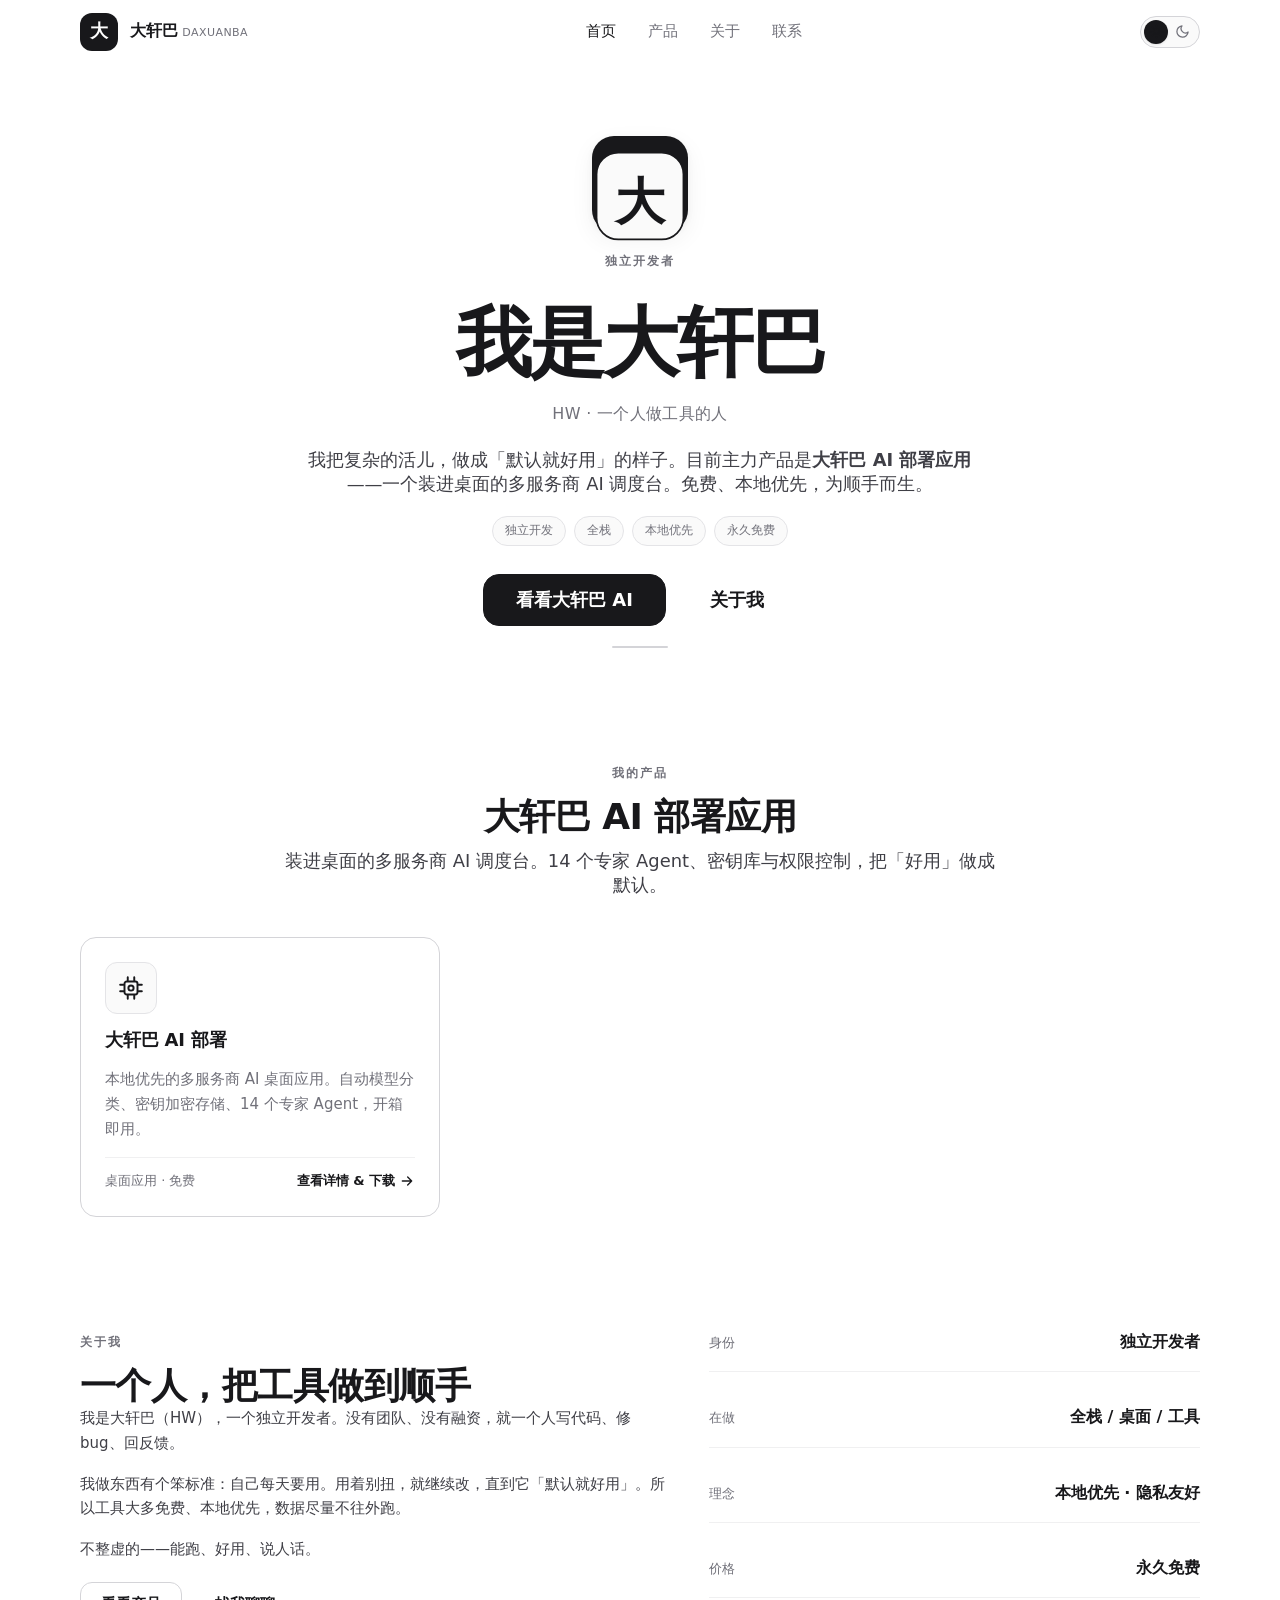
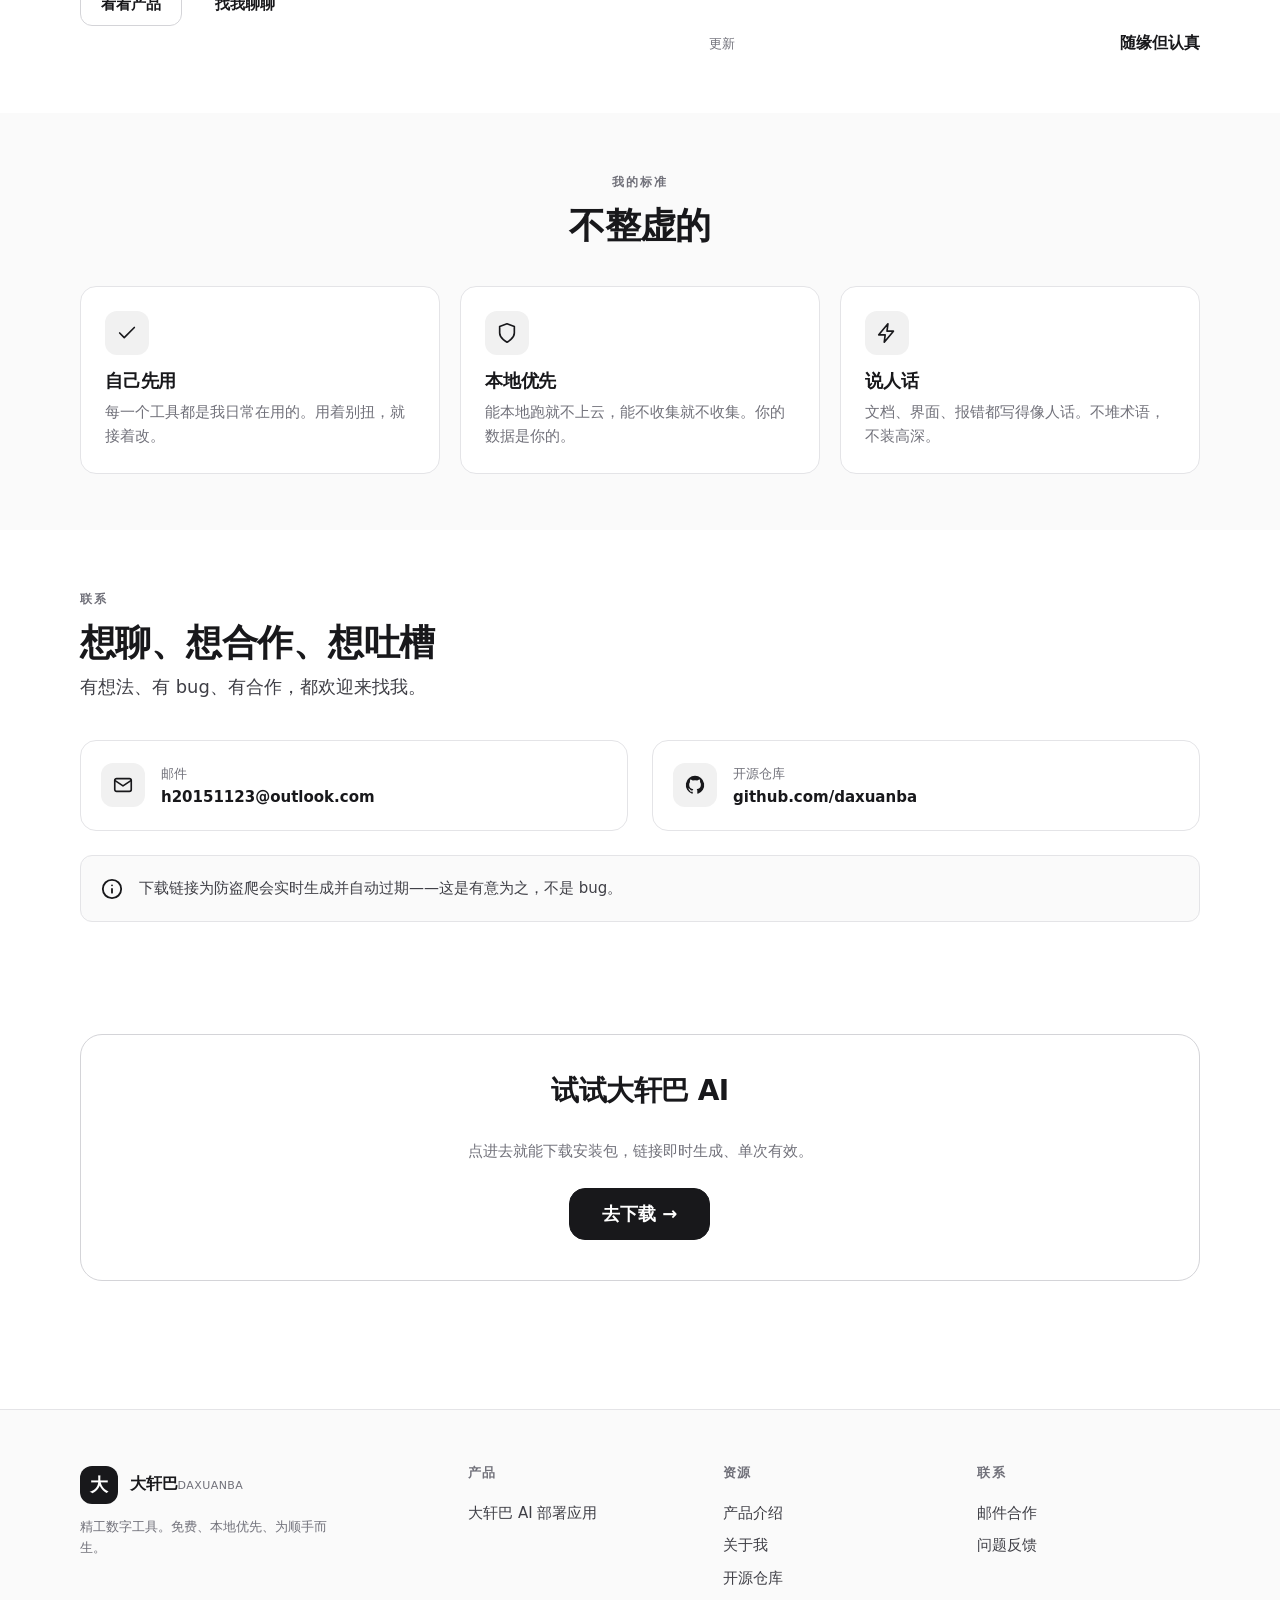
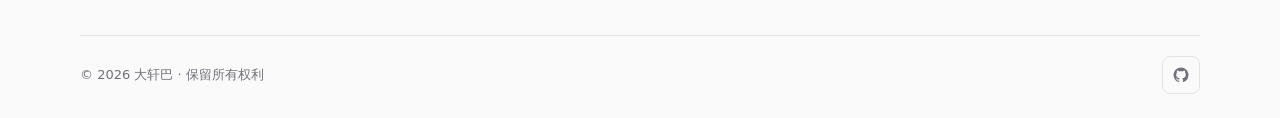
==== index.html @ 68a60f1f "大轩巴AI部署网站 - 初始版本 - 个人主页 + AI部署页 + 下载校验页 - 自动下载流程（15分钟过期 + 单次使用） - 单色浅/深主题 - 277MB安装包通过GitHub Release" ====
<!DOCTYPE html>
<html lang="zh-CN" data-theme="light">
<head>
  <meta charset="UTF-8" />
  <meta name="viewport" content="width=device-width, initial-scale=1.0" />
  <title>大轩巴 — 独立开发者</title>
  <meta name="description" content="大轩巴（HW）的独立开发作品：大轩巴 AI 部署应用。免费、本地优先、为顺手而生。" />
  <meta name="theme-color" content="#ffffff" />
  <link rel="icon" type="image/svg+xml" href="assets/img/favicon.svg" />
  <link rel="stylesheet" href="assets/css/style.css" />
</head>
<body>

  <!-- ============================ NAV ============================ -->
  <header class="site-header" id="siteHeader">
    <div class="site-header__inner">
      <a class="brand" href="index.html" aria-label="大轩巴 首页">
        <span class="brand__mark">大</span>
        <span class="stack">
          <span class="brand__name">大轩巴</span>
          <span class="brand__sub">DAXUANBA</span>
        </span>
      </a>
      <nav class="nav" aria-label="主导航">
        <a class="nav__link nav__link--active" href="index.html" aria-current="page">首页</a>
        <a class="nav__link" href="#product">产品</a>
        <a class="nav__link" href="#about">关于</a>
        <a class="nav__link" href="#contact">联系</a>
      </nav>
      <div class="nav__actions">
        <button class="theme-switch" id="themeSwitch" aria-label="切换浅色 / 深色主题" aria-pressed="false">
          <span class="theme-switch__icon theme-switch__icon--sun" aria-hidden="true">
            <svg viewBox="0 0 24 24" fill="none" stroke="currentColor" stroke-width="2" stroke-linecap="round"><circle cx="12" cy="12" r="4"/><path d="M12 2v2M12 20v2M2 12h2M20 12h2M4.9 4.9l1.4 1.4M17.7 17.7l1.4 1.4M19.1 4.9l-1.4 1.4M6.3 17.7l-1.4 1.4"/></svg>
          </span>
          <span class="theme-switch__icon theme-switch__icon--moon" aria-hidden="true">
            <svg viewBox="0 0 24 24" fill="none" stroke="currentColor" stroke-width="2" stroke-linecap="round" stroke-linejoin="round"><path d="M21 12.8A9 9 0 1 1 11.2 3a7 7 0 0 0 9.8 9.8z"/></svg>
          </span>
          <span class="theme-switch__thumb" aria-hidden="true"></span>
        </button>
        <button class="nav__burger" id="navBurger" aria-label="打开菜单" aria-expanded="false">
          <svg viewBox="0 0 24 24" fill="none" stroke="currentColor" stroke-width="2" stroke-linecap="round"><path d="M4 7h16M4 12h16M4 17h16"/></svg>
        </button>
      </div>
    </div>
  </header>
  <nav class="mobile-menu" id="mobileMenu" aria-label="移动端导航">
    <a href="index.html" class="is-cta">首页</a>
    <a href="#product">产品</a>
    <a href="#about">关于</a>
    <a href="#contact">联系</a>
  </nav>

  <main>
    <!-- ============================ INTRO ============================ -->
    <section class="intro">
      <div class="container">
        <div class="intro__inner reveal">
          <!-- fixed icon: solid bg + visible stroke + text, works in both themes -->
          <div class="intro__avatar" aria-label="大轩巴">
            <svg viewBox="0 0 168 168" width="120" height="120" role="img" aria-label="大轩巴标志">
              <rect x="8" y="8" width="152" height="152" rx="38" fill="var(--surface-2)" stroke="currentColor" stroke-width="3"/>
              <text x="84" y="94" text-anchor="middle" dominant-baseline="central" font-size="88" font-weight="800" fill="currentColor" font-family="system-ui, -apple-system, 'PingFang SC', 'Microsoft YaHei', sans-serif">大</text>
            </svg>
          </div>
          <div class="eyebrow">独立开发者</div>
          <h1 class="display intro__name">我是大轩巴</h1>
          <p class="intro__role">HW · 一个人做工具的人</p>
          <p class="lead intro__bio">我把复杂的活儿，做成「默认就好用」的样子。目前主力产品是<b>大轩巴 AI 部署应用</b>——一个装进桌面的多服务商 AI 调度台。免费、本地优先，为顺手而生。</p>
          <div class="intro__tags">
            <span class="tag">独立开发</span>
            <span class="tag">全栈</span>
            <span class="tag">本地优先</span>
            <span class="tag">永久免费</span>
          </div>
          <div class="intro__actions">
            <span class="magnetic" data-strength="0.25"><a class="btn btn--primary btn--lg" href="daxuanba-ai.html">看看大轩巴 AI</a></span>
            <span class="magnetic" data-strength="0.25"><a class="btn btn--ghost btn--lg" href="#about">关于我</a></span>
          </div>
          <div class="intro__rule" aria-hidden="true"></div>
        </div>
      </div>
    </section>

    <!-- ============================ PRODUCT ============================ -->
    <section class="section section--tight" id="product">
      <div class="container">
        <div class="section__head center reveal">
          <span class="eyebrow">我的产品</span>
          <h2>大轩巴 AI 部署应用</h2>
          <p class="lead mx-auto">装进桌面的多服务商 AI 调度台。14 个专家 Agent、密钥库与权限控制，把「好用」做成默认。</p>
        </div>

        <div class="products__grid">
          <a class="product-card product-card--featured reveal" href="daxuanba-ai.html">
            <span class="product-card__media" aria-hidden="true">
              <svg viewBox="0 0 24 24" fill="none" stroke="currentColor" stroke-width="1.8" stroke-linecap="round" stroke-linejoin="round"><rect x="6" y="6" width="12" height="12" rx="2"/><path d="M9 2v3M15 2v3M9 19v3M15 19v3M2 9h3M2 15h3M19 9h3M19 15h3"/><circle cx="12" cy="12" r="2.4"/></svg>
            </span>
            <h3 class="product-card__title">大轩巴 AI 部署</h3>
            <p class="product-card__desc">本地优先的多服务商 AI 桌面应用。自动模型分类、密钥加密存储、14 个专家 Agent，开箱即用。</p>
            <div class="product-card__meta">
              <span>桌面应用 · 免费</span>
              <span class="product-card__arrow">查看详情 &amp; 下载
                <svg viewBox="0 0 24 24" fill="none" stroke="currentColor" stroke-width="2" stroke-linecap="round" stroke-linejoin="round"><path d="M5 12h14M13 6l6 6-6 6"/></svg>
              </span>
            </div>
          </a>
        </div>
      </div>
    </section>

    <!-- ============================ ABOUT ============================ -->
    <section class="section section--tight" id="about">
      <div class="container">
        <div class="about__grid">
          <div class="about__text reveal">
            <span class="eyebrow">关于我</span>
            <h2>一个人，把工具做到顺手</h2>
            <p>我是大轩巴（HW），一个独立开发者。没有团队、没有融资，就一个人写代码、修 bug、回反馈。</p>
            <p>我做东西有个笨标准：自己每天要用。用着别扭，就继续改，直到它「默认就好用」。所以工具大多免费、本地优先，数据尽量不往外跑。</p>
            <p>不整虚的——能跑、好用、说人话。</p>
            <div class="row gap-3 mt-5 wrap">
              <span class="magnetic" data-strength="0.2"><a class="btn btn--outline" href="daxuanba-ai.html">看看产品</a></span>
              <span class="magnetic" data-strength="0.2"><a class="btn btn--ghost" href="#contact">找我聊聊</a></span>
            </div>
          </div>
          <div class="about__facts reveal" data-delay="1">
            <div class="fact"><span class="fact__k">身份</span><span class="fact__v">独立开发者</span></div>
            <div class="fact"><span class="fact__k">在做</span><span class="fact__v">全栈 / 桌面 / 工具</span></div>
            <div class="fact"><span class="fact__k">理念</span><span class="fact__v">本地优先 · 隐私友好</span></div>
            <div class="fact"><span class="fact__k">价格</span><span class="fact__v">永久免费</span></div>
            <div class="fact"><span class="fact__k">更新</span><span class="fact__v">随缘但认真</span></div>
          </div>
        </div>
      </div>
    </section>

    <!-- ============================ WHAT I VALUE ============================ -->
    <section class="section section--tight bg-1">
      <div class="container">
        <div class="section__head center reveal">
          <span class="eyebrow">我的标准</span>
          <h2>不整虚的</h2>
        </div>
        <div class="grid grid-3">
          <article class="card card--hover reveal">
            <div class="card__icon"><svg viewBox="0 0 24 24" fill="none" stroke="currentColor" stroke-width="1.8" stroke-linecap="round" stroke-linejoin="round"><path d="M20 6 9 17l-5-5"/></svg></div>
            <h3>自己先用</h3>
            <p>每一个工具都是我日常在用的。用着别扭，就接着改。</p>
          </article>
          <article class="card card--hover reveal" data-delay="1">
            <div class="card__icon"><svg viewBox="0 0 24 24" fill="none" stroke="currentColor" stroke-width="1.8" stroke-linecap="round" stroke-linejoin="round"><path d="M12 22s8-4 8-10V5l-8-3-8 3v7c0 6 8 10 8 10z"/></svg></div>
            <h3>本地优先</h3>
            <p>能本地跑就不上云，能不收集就不收集。你的数据是你的。</p>
          </article>
          <article class="card card--hover reveal" data-delay="2">
            <div class="card__icon"><svg viewBox="0 0 24 24" fill="none" stroke="currentColor" stroke-width="1.8" stroke-linecap="round" stroke-linejoin="round"><path d="M13 2 3 14h7l-1 8 10-12h-7l1-8z"/></svg></div>
            <h3>说人话</h3>
            <p>文档、界面、报错都写得像人话。不堆术语，不装高深。</p>
          </article>
        </div>
      </div>
    </section>

    <!-- ============================ CONTACT ============================ -->
    <section class="section section--tight" id="contact">
      <div class="container">
        <div class="section__head reveal">
          <span class="eyebrow">联系</span>
          <h2>想聊、想合作、想吐槽</h2>
          <p class="lead">有想法、有 bug、有合作，都欢迎来找我。</p>
        </div>
        <div class="contact__grid">
          <a class="contact__channel reveal" href="mailto:h20151123@outlook.com">
            <span class="contact__ic"><svg viewBox="0 0 24 24" fill="none" stroke="currentColor" stroke-width="1.8" stroke-linecap="round" stroke-linejoin="round"><rect x="3" y="5" width="18" height="14" rx="2"/><path d="m3 7 9 6 9-6"/></svg></span>
            <span><span class="contact__k">邮件</span><br><span class="contact__v">h20151123@outlook.com</span></span>
          </a>
          <a class="contact__channel reveal" href="https://github.com" target="_blank" rel="noopener">
            <span class="contact__ic"><svg viewBox="0 0 24 24" fill="currentColor"><path d="M12 2a10 10 0 0 0-3.16 19.49c.5.09.68-.22.68-.48v-1.7c-2.78.6-3.37-1.34-3.37-1.34-.45-1.16-1.1-1.47-1.1-1.47-.9-.62.07-.6.07-.6 1 .07 1.53 1.03 1.53 1.03.9 1.53 2.34 1.09 2.91.83.09-.65.35-1.09.63-1.34-2.22-.25-4.55-1.11-4.55-4.94 0-1.09.39-1.98 1.03-2.68-.1-.25-.45-1.27.1-2.65 0 0 .84-.27 2.75 1.02a9.5 9.5 0 0 1 5 0c1.91-1.29 2.75-1.02 2.75-1.02.55 1.38.2 2.4.1 2.65.64.7 1.03 1.59 1.03 2.68 0 3.84-2.34 4.69-4.57 4.94.36.31.68.92.68 1.85v2.74c0 .27.18.58.69.48A10 10 0 0 0 12 2z"/></svg></span>
            <span><span class="contact__k">开源仓库</span><br><span class="contact__v">github.com/daxuanba</span></span>
          </a>
        </div>
        <div class="callout mt-6 reveal">
          <span class="callout__icon"><svg viewBox="0 0 24 24" fill="none" stroke="currentColor" stroke-width="2" stroke-linecap="round" stroke-linejoin="round"><circle cx="12" cy="12" r="10"/><path d="M12 16v-4M12 8h.01"/></svg></span>
          <p>下载链接为防盗爬会实时生成并自动过期——这是有意为之，不是 bug。</p>
        </div>
      </div>
    </section>

    <!-- ============================ CTA ============================ -->
    <section class="section section--tight">
      <div class="container">
        <div class="cta-band cta-band--center reveal">
          <h2 class="cta-band__title">试试大轩巴 AI</h2>
          <p class="cta-band__text">点进去就能下载安装包，链接即时生成、单次有效。</p>
          <div class="cta-band__actions">
            <span class="magnetic" data-strength="0.25"><a class="btn btn--primary btn--lg" href="daxuanba-ai.html#download">去下载 →</a></span>
          </div>
        </div>
      </div>
    </section>
  </main>

  <!-- ============================ FOOTER ============================ -->
  <footer class="site-footer">
    <div class="container">
      <div class="site-footer__grid">
        <div class="site-footer__brand">
          <a class="brand" href="index.html">
            <span class="brand__mark">大</span>
            <span class="stack"><span class="brand__name">大轩巴</span><span class="brand__sub">DAXUANBA</span></span>
          </a>
          <p>精工数字工具。免费、本地优先、为顺手而生。</p>
        </div>
        <div class="site-footer__col">
          <h4>产品</h4>
          <a href="daxuanba-ai.html">大轩巴 AI 部署应用</a>
        </div>
        <div class="site-footer__col">
          <h4>资源</h4>
          <a href="#product">产品介绍</a>
          <a href="#about">关于我</a>
          <a href="https://github.com" target="_blank" rel="noopener">开源仓库</a>
        </div>
        <div class="site-footer__col">
          <h4>联系</h4>
          <a href="mailto:h20151123@outlook.com">邮件合作</a>
          <a href="mailto:h20151123@outlook.com">问题反馈</a>
        </div>
      </div>
      <div class="site-footer__bottom">
        <span>&copy; <span id="year">2026</span> 大轩巴 &middot; 保留所有权利</span>
        <div class="site-footer__social">
          <a href="https://github.com" target="_blank" rel="noopener" aria-label="GitHub"><svg viewBox="0 0 24 24" fill="currentColor"><path d="M12 2a10 10 0 0 0-3.16 19.49c.5.09.68-.22.68-.48v-1.7c-2.78.6-3.37-1.34-3.37-1.34-.45-1.16-1.1-1.47-1.1-1.47-.9-.62.07-.6.07-.6 1 .07 1.53 1.03 1.53 1.03.9 1.53 2.34 1.09 2.91.83.09-.65.35-1.09.63-1.34-2.22-.25-4.55-1.11-4.55-4.94 0-1.09.39-1.98 1.03-2.68-.1-.25-.45-1.27.1-2.65 0 0 .84-.27 2.75 1.02a9.5 9.5 0 0 1 5 0c1.91-1.29 2.75-1.02 2.75-1.02.55 1.38.2 2.4.1 2.65.64.7 1.03 1.59 1.03 2.68 0 3.84-2.34 4.69-4.57 4.94.36.31.68.92.68 1.85v2.74c0 .27.18.58.69.48A10 10 0 0 0 12 2z"/></svg></a>
        </div>
      </div>
    </div>
  </footer>

  <button class="to-top" id="toTop" aria-label="回到顶部">
    <svg viewBox="0 0 24 24" fill="none" stroke="currentColor" stroke-width="2" stroke-linecap="round" stroke-linejoin="round"><path d="M12 19V5M5 12l7-7 7 7"/></svg>
  </button>

  <script src="assets/js/main.js" defer></script>
  <script>document.getElementById('year').textContent = new Date().getFullYear();</script>
</body>
</html>
---- assets/css/style.css ----
/* ============================================================================
   大轩巴 — style.css
   A restrained, monochrome design system. Light & Dark only.
   No decorative color. Typography and spacing do the work.
   Optimized for 60fps interactions, accessibility (WCAG 2.1 AA), and a
   small, predictable footprint.
   ----------------------------------------------------------------------------
   Sections
     1.  Design tokens (light / dark)
     2.  Reset & base
     3.  Typography
     4.  Layout primitives
     5.  Utilities
     6.  Buttons
     7.  Cards
     8.  Navigation (top bar, mobile drawer, theme switch)
     9.  Intro / hero
     10. Products grid
     11. About
     12. Contact
     13. Footer
     14. Forms
     15. Badges / tags / chips
     16. Callouts / alerts
     17. Modal
     18. Tabs
     19. Accordion (FAQ)
     20. Tooltip
     21. Tables
     22. Breadcrumb
     23. Pagination
     24. Dropdown menu
     25. Progress / skeleton / spinner
     26. Avatar
     27. Code blocks
     28. Stats
     29. Steps
     30. Lists
     31. Download cards (AI page)
     32. Download handler (download.html)
     33. Reveal & motion
     34. Keyframes
     35. Responsive
     36. Print
     37. Reduced motion
     38. Forced colors / a11y
   ========================================================================== */


/* ============================================================================
   1. DESIGN TOKENS
   Light is the default. [data-theme="dark"] overrides the surface tokens.
   Palette is strictly monochrome: ink on paper. A single neutral accent
   (the ink itself) carries emphasis. No hues.
   ========================================================================== */
:root,
[data-theme="light"] {
  color-scheme: light;

  /* surfaces */
  --bg:            #ffffff;
  --bg-1:          #fafafa;
  --bg-2:          #f4f4f5;
  --surface:       #ffffff;
  --surface-2:     #fafafa;
  --surface-3:     #f4f4f5;

  /* text */
  --text:          #18181b;
  --text-2:        #3f3f46;
  --text-muted:    #71717a;
  --text-faint:    #a1a1aa;
  --on-accent:     #ffffff;

  /* lines */
  --border:        #e4e4e7;
  --border-strong: #d4d4d8;
  --border-faint:  #f0f0f1;

  /* accent = ink (monochrome) */
  --accent:        #18181b;
  --accent-2:      #3f3f46;
  --accent-soft:   rgba(24, 24, 27, 0.06);

  /* focus */
  --focus:         #18181b;
  --focus-ring:    0 0 0 3px rgba(24, 24, 27, 0.18);

  /* shadows — soft, neutral, never colored */
  --shadow-1: 0 1px 2px rgba(24,24,27,0.04), 0 1px 3px rgba(24,24,27,0.06);
  --shadow-2: 0 2px 6px rgba(24,24,27,0.05), 0 8px 24px rgba(24,24,27,0.06);
  --shadow-3: 0 4px 12px rgba(24,24,27,0.06), 0 18px 48px rgba(24,24,27,0.08);

  /* radii */
  --r-xs: 6px;
  --r-sm: 8px;
  --r-md: 12px;
  --r-lg: 16px;
  --r-xl: 22px;
  --r-pill: 999px;

  /* spacing scale (4px base) */
  --sp-1: 4px;  --sp-2: 8px;  --sp-3: 12px; --sp-4: 16px;
  --sp-5: 20px; --sp-6: 24px; --sp-7: 32px; --sp-8: 40px;
  --sp-9: 56px; --sp-10: 72px; --sp-11: 96px; --sp-12: 128px;

  /* typography */
  --font-sans: "Inter", "Outfit", system-ui, -apple-system, "Segoe UI", "PingFang SC",
               "Hiragino Sans GB", "Microsoft YaHei", "Noto Sans SC", sans-serif;
  --font-mono: "JetBrains Mono", ui-monospace, "SF Mono", "Cascadia Code", Menlo, Consolas, monospace;

  --fs-2xs: 0.6875rem;   /* 11 */
  --fs-xs:  0.75rem;     /* 12 */
  --fs-sm:  0.8125rem;   /* 13 */
  --fs-base:0.9375rem;   /* 15 */
  --fs-md:  1rem;        /* 16 */
  --fs-lg:  1.125rem;    /* 18 */
  --fs-xl:  1.375rem;    /* 22 */
  --fs-2xl: 1.75rem;     /* 28 */
  --fs-3xl: 2.25rem;     /* 36 */
  --fs-4xl: 3rem;        /* 48 */
  --fs-5xl: 3.75rem;     /* 60 */
  --fs-6xl: 4.75rem;     /* 76 */

  --lh-tight: 1.15;
  --lh-snug:  1.35;
  --lh-normal:1.65;

  --fw-regular: 400;
  --fw-medium:  500;
  --fw-semibold:600;
  --fw-bold:    700;

  /* motion */
  --ease-out: cubic-bezier(0.16, 1, 0.3, 1);
  --ease-in-out: cubic-bezier(0.65, 0, 0.35, 1);
  --dur-1: 120ms;
  --dur-2: 200ms;
  --dur-3: 320ms;
  --dur-4: 500ms;

  /* layout */
  --container: 1160px;
  --container-narrow: 760px;
  --nav-h: 64px;
  --z-nav: 100;
  --z-drawer: 200;
  --z-modal: 400;
  --z-toast: 500;
}

[data-theme="dark"] {
  color-scheme: dark;

  --bg:            #0a0a0b;
  --bg-1:          #0e0e10;
  --bg-2:          #141417;
  --surface:       #141417;
  --surface-2:     #18181b;
  --surface-3:     #1f1f23;

  --text:          #fafafa;
  --text-2:        #d4d4d8;
  --text-muted:    #a1a1aa;
  --text-faint:    #71717a;
  --on-accent:     #0a0a0b;

  --border:        #27272a;
  --border-strong: #3f3f46;
  --border-faint:  #1c1c1f;

  --accent:        #fafafa;
  --accent-2:      #d4d4d8;
  --accent-soft:   rgba(250, 250, 250, 0.08);

  --focus:         #fafafa;
  --focus-ring:    0 0 0 3px rgba(250, 250, 250, 0.22);

  --shadow-1: 0 1px 2px rgba(0,0,0,0.4), 0 1px 3px rgba(0,0,0,0.5);
  --shadow-2: 0 2px 6px rgba(0,0,0,0.45), 0 8px 24px rgba(0,0,0,0.5);
  --shadow-3: 0 4px 12px rgba(0,0,0,0.5), 0 18px 48px rgba(0,0,0,0.6);
}


/* ============================================================================
   2. RESET & BASE
   ========================================================================== */
*, *::before, *::after { box-sizing: border-box; }

* { margin: 0; }

html {
  -webkit-text-size-adjust: 100%;
  scroll-behavior: smooth;
  -webkit-tap-highlight-color: transparent;
}

@media (prefers-reduced-motion: reduce) {
  html { scroll-behavior: auto; }
}

body {
  font-family: var(--font-sans);
  font-size: var(--fs-base);
  line-height: var(--lh-normal);
  color: var(--text);
  background: var(--bg);
  -webkit-font-smoothing: antialiased;
  -moz-osx-font-smoothing: grayscale;
  text-rendering: optimizeLegibility;
  min-height: 100vh;
  transition: background-color var(--dur-3) var(--ease-out),
              color var(--dur-3) var(--ease-out);
}

img, svg, video, canvas { display: block; max-width: 100%; }

img, svg { vertical-align: middle; }

a { color: inherit; text-decoration: none; }

button, input, select, textarea { font: inherit; color: inherit; }

button { cursor: pointer; background: none; border: none; }

ul, ol { list-style: none; padding: 0; }

:where(h1, h2, h3, h4, h5, h6) { font-weight: var(--fw-bold); line-height: var(--lh-tight); color: var(--text); }

::selection { background: var(--accent); color: var(--on-accent); }

:focus-visible {
  outline: 2px solid var(--focus);
  outline-offset: 2px;
  border-radius: var(--r-xs);
}

/* custom scrollbar — subtle, monochrome */
* { scrollbar-width: thin; scrollbar-color: var(--border-strong) transparent; }
*::-webkit-scrollbar { width: 10px; height: 10px; }
*::-webkit-scrollbar-thumb { background: var(--border-strong); border-radius: var(--r-pill); border: 2px solid var(--bg); }
*::-webkit-scrollbar-track { background: transparent; }

body.no-scroll { overflow: hidden; }


/* ============================================================================
   3. TYPOGRAPHY
   ========================================================================== */
.display {
  font-size: clamp(var(--fs-3xl), 6vw, var(--fs-6xl));
  font-weight: var(--fw-bold);
  line-height: 1.02;
  letter-spacing: -0.03em;
}

h1, .h1 { font-size: clamp(var(--fs-2xl), 4vw, var(--fs-4xl)); letter-spacing: -0.02em; }
h2, .h2 { font-size: clamp(var(--fs-xl), 3vw, var(--fs-3xl)); letter-spacing: -0.015em; }
h3, .h3 { font-size: var(--fs-xl); }
h4, .h4 { font-size: var(--fs-lg); }
h5, .h5 { font-size: var(--fs-md); }
h6, .h6 { font-size: var(--fs-base); }

.lead {
  font-size: clamp(var(--fs-md), 1.4vw, var(--fs-xl));
  line-height: var(--lh-snug);
  color: var(--text-2);
  font-weight: var(--fw-regular);
}

p { color: var(--text-2); }

.muted { color: var(--text-muted); }
.faint { color: var(--text-faint); }

.text-xs  { font-size: var(--fs-xs); }
.text-sm  { font-size: var(--fs-sm); }
.text-base{ font-size: var(--fs-base); }
.text-lg  { font-size: var(--fs-lg); }
.text-xl  { font-size: var(--fs-xl); }

.mono { font-family: var(--font-mono); font-size: 0.9em; }

.eyebrow {
  display: inline-block;
  font-size: var(--fs-xs);
  font-weight: var(--fw-semibold);
  letter-spacing: 0.18em;
  text-transform: uppercase;
  color: var(--text-muted);
  margin-bottom: var(--sp-3);
}

.strong { font-weight: var(--fw-semibold); color: var(--text); }
.mark { background: var(--accent); color: var(--on-accent); padding: 0 0.18em; border-radius: var(--r-xs); }

.lh-tight { line-height: var(--lh-tight); }
.lh-snug  { line-height: var(--lh-snug); }
.lh-normal{ line-height: var(--lh-normal); }

.truncate { overflow: hidden; text-overflow: ellipsis; white-space: nowrap; }
.nowrap   { white-space: nowrap; }
.break-words { word-break: break-word; }


/* ============================================================================
   4. LAYOUT PRIMITIVES
   ========================================================================== */
.container {
  width: 100%;
  max-width: var(--container);
  margin-inline: auto;
  padding-inline: var(--sp-5);
}
.container--narrow { max-width: var(--container-narrow); }
.container--wide   { max-width: 1320px; }

.section { padding-block: var(--sp-11); }
.section--tight { padding-block: var(--sp-9); }
.section--flush { padding-block: 0; }

.section__head { max-width: 720px; margin-bottom: var(--sp-8); }
.section__head.center { margin-inline: auto; text-align: center; }
.section__head .lead { margin-top: var(--sp-3); }

.divider { height: 1px; background: var(--border); border: 0; margin-block: var(--sp-8); }

.grid { display: grid; gap: var(--sp-5); }
.grid-2 { display: grid; gap: var(--sp-5); grid-template-columns: repeat(2, minmax(0, 1fr)); }
.grid-3 { display: grid; gap: var(--sp-5); grid-template-columns: repeat(3, minmax(0, 1fr)); }
.grid-4 { display: grid; gap: var(--sp-5); grid-template-columns: repeat(4, minmax(0, 1fr)); }
.grid-auto { display: grid; gap: var(--sp-5); grid-template-columns: repeat(auto-fill, minmax(260px, 1fr)); }

.row { display: flex; align-items: center; gap: var(--sp-3); }
.row--center { justify-content: center; }
.row--between { justify-content: space-between; }
.row--start { justify-content: flex-start; }
.row--end { justify-content: flex-end; }
.row--top { align-items: flex-start; }
.row--stretch { align-items: stretch; }
.wrap { flex-wrap: wrap; }

.col { display: flex; flex-direction: column; gap: var(--sp-3); }

.mx-auto { margin-inline: auto; }
.text-center { text-align: center; }
.text-left { text-align: left; }
.text-right { text-align: right; }

.relative { position: relative; }
.absolute { position: absolute; }
.sticky { position: sticky; }
.fixed { position: fixed; }
.inset-0 { inset: 0; }


/* ============================================================================
   5. UTILITIES
   ========================================================================== */
/* spacing helpers */
.m-0 { margin: 0; } .mt-0 { margin-top: 0; } .mb-0 { margin-bottom: 0; }
.mt-1 { margin-top: var(--sp-1); } .mt-2 { margin-top: var(--sp-2); }
.mt-3 { margin-top: var(--sp-3); } .mt-4 { margin-top: var(--sp-4); }
.mt-5 { margin-top: var(--sp-5); } .mt-6 { margin-top: var(--sp-6); }
.mt-7 { margin-top: var(--sp-7); } .mt-8 { margin-top: var(--sp-8); }
.mb-1 { margin-bottom: var(--sp-1); } .mb-2 { margin-bottom: var(--sp-2); }
.mb-3 { margin-bottom: var(--sp-3); } .mb-4 { margin-bottom: var(--sp-4); }
.mb-5 { margin-bottom: var(--sp-5); } .mb-6 { margin-bottom: var(--sp-6); }
.mb-7 { margin-bottom: var(--sp-7); } .mb-8 { margin-bottom: var(--sp-8); }
.gap-1 { gap: var(--sp-1); } .gap-2 { gap: var(--sp-2); }
.gap-3 { gap: var(--sp-3); } .gap-4 { gap: var(--sp-4); }
.gap-5 { gap: var(--sp-5); } .gap-6 { gap: var(--sp-6); }

/* display */
.hidden { display: none !important; }
.block { display: block; }
.inline-block { display: inline-block; }
.flex { display: flex; }
.grid-d { display: grid; }
.sr-only {
  position: absolute; width: 1px; height: 1px; padding: 0; margin: -1px;
  overflow: hidden; clip: rect(0,0,0,0); white-space: nowrap; border: 0;
}

/* widths */
.w-full { width: 100%; }
.max-w-prose { max-width: 68ch; }

/* borders */
.rounded-xs { border-radius: var(--r-xs); }
.rounded-sm { border-radius: var(--r-sm); }
.rounded-md { border-radius: var(--r-md); }
.rounded-lg { border-radius: var(--r-lg); }
.rounded-xl { border-radius: var(--r-xl); }
.rounded-pill { border-radius: var(--r-pill); }

/* surfaces */
.bg-1 { background: var(--bg-1); }
.bg-2 { background: var(--bg-2); }
.surface { background: var(--surface); }
.border-soft { border: 1px solid var(--border); }

/* opacity */
.op-60 { opacity: 0.6; } .op-70 { opacity: 0.7; } .op-80 { opacity: 0.8; }

/* transitions */
.transition { transition: all var(--dur-2) var(--ease-out); }


/* ============================================================================
   6. BUTTONS
   ========================================================================== */
.btn {
  --btn-bg: transparent;
  --btn-fg: var(--text);
  --btn-bd: var(--border-strong);
  display: inline-flex;
  align-items: center;
  justify-content: center;
  gap: var(--sp-2);
  padding: 0 var(--sp-5);
  height: 44px;
  font-size: var(--fs-base);
  font-weight: var(--fw-semibold);
  line-height: 1;
  color: var(--btn-fg);
  background: var(--btn-bg);
  border: 1px solid var(--btn-bd);
  border-radius: var(--r-md);
  white-space: nowrap;
  user-select: none;
  cursor: pointer;
  transition: transform var(--dur-1) var(--ease-out),
              background-color var(--dur-2) var(--ease-out),
              border-color var(--dur-2) var(--ease-out),
              box-shadow var(--dur-2) var(--ease-out),
              opacity var(--dur-2) var(--ease-out);
  will-change: transform;
}
.btn svg { width: 1.05em; height: 1.05em; flex: none; }

.btn:hover { transform: translateY(-1px); }
.btn:active { transform: translateY(0); }

.btn--primary {
  --btn-bg: var(--accent);
  --btn-fg: var(--on-accent);
  --btn-bd: var(--accent);
}
.btn--primary:hover { box-shadow: var(--shadow-2); }

.btn--outline {
  --btn-bg: transparent;
  --btn-fg: var(--text);
  --btn-bd: var(--border-strong);
}
.btn--outline:hover { background: var(--accent-soft); border-color: var(--text-muted); }

.btn--ghost {
  --btn-bg: transparent;
  --btn-fg: var(--text);
  --btn-bd: transparent;
}
.btn--ghost:hover { background: var(--accent-soft); }

.btn--subtle {
  --btn-bg: var(--surface-2);
  --btn-fg: var(--text);
  --btn-bd: var(--border);
}
.btn--subtle:hover { background: var(--surface-3); }

/* sizes */
.btn--sm { height: 36px; padding: 0 var(--sp-4); font-size: var(--fs-sm); border-radius: var(--r-sm); }
.btn--lg { height: 52px; padding: 0 var(--sp-7); font-size: var(--fs-lg); border-radius: var(--r-lg); }
.btn--block { width: 100%; }
.btn--icon { width: 44px; padding: 0; }
.btn--icon.btn--sm { width: 36px; }

.btn[disabled], .btn[aria-disabled="true"] {
  opacity: 0.5; pointer-events: none;
}

/* link-style button */
.btn-link {
  display: inline-flex; align-items: center; gap: var(--sp-2);
  color: var(--text); font-weight: var(--fw-semibold);
  border-bottom: 1px solid var(--border-strong);
  padding-bottom: 2px;
  transition: border-color var(--dur-2) var(--ease-out), gap var(--dur-2) var(--ease-out);
}
.btn-link:hover { border-color: var(--text); gap: var(--sp-3); }
.btn-link svg { width: 1em; height: 1em; }


/* ============================================================================
   7. CARDS
   ========================================================================== */
.card {
  background: var(--surface);
  border: 1px solid var(--border);
  border-radius: var(--r-lg);
  padding: var(--sp-6);
  transition: border-color var(--dur-2) var(--ease-out),
              box-shadow var(--dur-2) var(--ease-out),
              transform var(--dur-2) var(--ease-out);
}
.card--bordered { border-color: var(--border-strong); }
.card--flat { border-color: transparent; background: var(--surface-2); }
.card--hover:hover {
  border-color: var(--border-strong);
  box-shadow: var(--shadow-2);
  transform: translateY(-2px);
}

.card__icon {
  display: inline-flex; align-items: center; justify-content: center;
  width: 44px; height: 44px; border-radius: var(--r-md);
  background: var(--accent-soft); color: var(--text);
  margin-bottom: var(--sp-4);
}
.card__icon svg { width: 22px; height: 22px; }

.card h3, .card .card__title {
  font-size: var(--fs-lg); margin-bottom: var(--sp-2); letter-spacing: -0.01em;
}
.card p { color: var(--text-muted); font-size: var(--fs-base); }

.card__body { color: var(--text-muted); }


/* ============================================================================
   8. NAVIGATION
   ========================================================================== */
.site-header {
  position: sticky; top: 0; z-index: var(--z-nav);
  height: var(--nav-h);
  background: color-mix(in srgb, var(--bg) 82%, transparent);
  -webkit-backdrop-filter: saturate(180%) blur(14px);
  backdrop-filter: saturate(180%) blur(14px);
  border-bottom: 1px solid transparent;
  transition: border-color var(--dur-2) var(--ease-out), background-color var(--dur-2) var(--ease-out);
}
.site-header--scrolled {
  border-bottom-color: var(--border);
  background: color-mix(in srgb, var(--bg) 90%, transparent);
}
.site-header__inner {
  height: 100%;
  max-width: var(--container);
  margin-inline: auto;
  padding-inline: var(--sp-5);
  display: flex; align-items: center; justify-content: space-between;
  gap: var(--sp-4);
}

.brand { display: inline-flex; align-items: center; gap: var(--sp-3); }
.brand__mark {
  width: 38px; height: 38px; border-radius: var(--r-md);
  background: var(--accent); color: var(--on-accent);
  display: grid; place-items: center;
  font-weight: var(--fw-bold); font-size: 1.15rem;
  flex: none;
}
.brand__name { font-weight: var(--fw-bold); font-size: var(--fs-md); letter-spacing: -0.01em; line-height: 1.1; }
.brand__sub { font-size: var(--fs-2xs); color: var(--text-muted); letter-spacing: 0.04em; }

.nav { display: flex; align-items: center; gap: var(--sp-2); }
.nav__link {
  position: relative;
  padding: var(--sp-2) var(--sp-3);
  font-size: var(--fs-base);
  font-weight: var(--fw-medium);
  color: var(--text-muted);
  border-radius: var(--r-sm);
  transition: color var(--dur-2) var(--ease-out), background-color var(--dur-2) var(--ease-out);
}
.nav__link:hover { color: var(--text); background: var(--accent-soft); }
.nav__link--active { color: var(--text); }

.nav__actions { display: flex; align-items: center; gap: var(--sp-2); }

/* theme switch — strict 2-state (light / dark) */
.theme-switch {
  position: relative;
  width: 60px; height: 32px;
  border-radius: var(--r-pill);
  background: var(--surface-2);
  border: 1px solid var(--border-strong);
  display: inline-flex; align-items: center;
  padding: 3px;
  transition: background-color var(--dur-2) var(--ease-out), border-color var(--dur-2) var(--ease-out);
  flex: none;
}
.theme-switch__icon {
  flex: 1; display: grid; place-items: center; height: 100%;
  color: var(--text-muted); z-index: 1;
  transition: color var(--dur-2) var(--ease-out);
}
.theme-switch__icon svg { width: 15px; height: 15px; }
.theme-switch__icon--sun  { color: var(--text); }
.theme-switch__thumb {
  position: absolute; top: 3px; left: 3px;
  width: 24px; height: 24px; border-radius: var(--r-pill);
  background: var(--accent); color: var(--on-accent);
  display: grid; place-items: center;
  transition: transform var(--dur-3) var(--ease-out);
  box-shadow: var(--shadow-1);
}
.theme-switch__thumb svg { width: 14px; height: 14px; }
[data-theme="dark"] .theme-switch__thumb { transform: translateX(28px); }
[data-theme="dark"] .theme-switch__icon--moon { color: var(--text); }
[data-theme="dark"] .theme-switch__icon--sun  { color: var(--text-muted); }
[data-theme="light"] .theme-switch__icon--sun  { color: var(--text); }
[data-theme="light"] .theme-switch__icon--moon { color: var(--text-muted); }

/* burger */
.nav__burger {
  width: 40px; height: 40px; border-radius: var(--r-sm);
  display: grid; place-items: center; color: var(--text);
  border: 1px solid transparent;
  transition: background-color var(--dur-2) var(--ease-out);
}
.nav__burger:hover { background: var(--accent-soft); }
.nav__burger svg { width: 22px; height: 22px; }

/* desktop hides burger; mobile shows it */
.nav__burger { display: none; }

/* mobile drawer */
.mobile-menu {
  position: fixed; inset: var(--nav-h) 0 auto 0;
  background: var(--bg);
  border-bottom: 1px solid var(--border);
  padding: var(--sp-4) var(--sp-5) var(--sp-6);
  display: flex; flex-direction: column; gap: var(--sp-1);
  transform: translateY(-12px);
  opacity: 0; pointer-events: none;
  transition: transform var(--dur-2) var(--ease-out), opacity var(--dur-2) var(--ease-out);
  z-index: var(--z-drawer);
}
.mobile-menu.open { transform: translateY(0); opacity: 1; pointer-events: auto; }
.mobile-menu a {
  padding: var(--sp-3) var(--sp-3);
  font-size: var(--fs-md); font-weight: var(--fw-medium);
  border-radius: var(--r-sm); color: var(--text-2);
}
.mobile-menu a:hover { background: var(--accent-soft); color: var(--text); }
.mobile-menu a.is-cta { color: var(--text); font-weight: var(--fw-semibold); }


/* ============================================================================
   9. INTRO / HERO
   ========================================================================== */
.intro { padding-top: var(--sp-10); padding-bottom: var(--sp-9); }
.intro__inner {
  max-width: 880px; margin-inline: auto; text-align: center;
  display: flex; flex-direction: column; align-items: center; gap: var(--sp-5);
}
.intro__avatar {
  width: 96px; height: 96px; border-radius: var(--r-xl);
  background: var(--accent); color: var(--on-accent);
  display: grid; place-items: center;
  font-size: 2.6rem; font-weight: var(--fw-bold);
  box-shadow: var(--shadow-2);
}
.intro__name { letter-spacing: -0.03em; }
.intro__role {
  font-size: var(--fs-md); color: var(--text-muted); font-weight: var(--fw-medium);
  letter-spacing: 0.02em;
}
.intro__bio { max-width: 60ch; color: var(--text-2); }
.intro__tags { display: flex; flex-wrap: wrap; gap: var(--sp-2); justify-content: center; }
.intro__actions { display: flex; flex-wrap: wrap; gap: var(--sp-3); justify-content: center; margin-top: var(--sp-2); }

/* a quiet hairline ornament under the intro */
.intro__rule { width: 56px; height: 2px; background: var(--border-strong); border-radius: var(--r-pill); }


/* ============================================================================
   10. PRODUCTS GRID
   ========================================================================== */
.products__grid { display: grid; gap: var(--sp-5); grid-template-columns: repeat(auto-fill, minmax(280px, 1fr)); }

.product-card {
  position: relative;
  display: flex; flex-direction: column; gap: var(--sp-4);
  padding: var(--sp-6);
  background: var(--surface);
  border: 1px solid var(--border);
  border-radius: var(--r-lg);
  text-align: left;
  color: inherit;
  overflow: hidden;
  transition: border-color var(--dur-2) var(--ease-out),
              box-shadow var(--dur-2) var(--ease-out),
              transform var(--dur-2) var(--ease-out);
}
.product-card::after {
  content: ""; position: absolute; inset: 0;
  background: radial-gradient(420px circle at var(--mx, 50%) var(--my, 0%), var(--accent-soft), transparent 60%);
  opacity: 0; transition: opacity var(--dur-2) var(--ease-out);
  pointer-events: none;
}
.product-card:hover {
  border-color: var(--border-strong);
  box-shadow: var(--shadow-2);
  transform: translateY(-3px);
}
.product-card:hover::after { opacity: 1; }

.product-card__media {
  width: 52px; height: 52px; border-radius: var(--r-md);
  background: var(--surface-2); border: 1px solid var(--border);
  display: grid; place-items: center; color: var(--text);
  flex: none;
}
.product-card__media svg { width: 26px; height: 26px; }
.product-card__title { font-size: var(--fs-lg); font-weight: var(--fw-bold); letter-spacing: -0.01em; }
.product-card__desc { color: var(--text-muted); font-size: var(--fs-base); flex: 1; }
.product-card__meta {
  display: flex; align-items: center; justify-content: space-between;
  gap: var(--sp-3); padding-top: var(--sp-3);
  border-top: 1px solid var(--border-faint);
  font-size: var(--fs-sm); color: var(--text-muted);
}
.product-card__arrow {
  display: inline-flex; align-items: center; gap: var(--sp-1);
  color: var(--text); font-weight: var(--fw-semibold);
  transition: gap var(--dur-2) var(--ease-out);
}
.product-card:hover .product-card__arrow { gap: var(--sp-2); }
.product-card__arrow svg { width: 16px; height: 16px; }

/* featured product gets a stronger frame */
.product-card--featured { border-color: var(--border-strong); }


/* ============================================================================
   11. ABOUT
   ========================================================================== */
.about__grid { display: grid; grid-template-columns: 1.2fr 1fr; gap: var(--sp-8); align-items: start; }
.about__text p { color: var(--text-2); margin-bottom: var(--sp-4); }
.about__text p:last-child { margin-bottom: 0; }

.about__facts { display: grid; gap: var(--sp-4); }
.fact {
  display: flex; align-items: baseline; justify-content: space-between; gap: var(--sp-4);
  padding: var(--sp-4) 0; border-bottom: 1px solid var(--border-faint);
}
.fact:first-child { padding-top: 0; }
.fact:last-child { border-bottom: 0; padding-bottom: 0; }
.fact__k { color: var(--text-muted); font-size: var(--fs-sm); }
.fact__v { font-weight: var(--fw-semibold); font-size: var(--fs-md); }


/* ============================================================================
   12. CONTACT
   ========================================================================== */
.contact__grid { display: grid; grid-template-columns: 1fr 1fr; gap: var(--sp-6); }
.contact__channel {
  display: flex; align-items: center; gap: var(--sp-4);
  padding: var(--sp-5);
  background: var(--surface); border: 1px solid var(--border);
  border-radius: var(--r-lg);
  transition: border-color var(--dur-2) var(--ease-out), transform var(--dur-2) var(--ease-out);
}
.contact__channel:hover { border-color: var(--border-strong); transform: translateY(-2px); }
.contact__ic {
  width: 44px; height: 44px; border-radius: var(--r-md); flex: none;
  background: var(--accent-soft); display: grid; place-items: center; color: var(--text);
}
.contact__ic svg { width: 22px; height: 22px; }
.contact__k { font-size: var(--fs-sm); color: var(--text-muted); }
.contact__v { font-weight: var(--fw-semibold); }


/* ============================================================================
   13. FOOTER
   ========================================================================== */
.site-footer {
  border-top: 1px solid var(--border);
  background: var(--bg-1);
  padding-block: var(--sp-9) var(--sp-6);
  margin-top: var(--sp-10);
}
.site-footer__grid {
  display: grid;
  grid-template-columns: 1.6fr repeat(3, 1fr);
  gap: var(--sp-7);
}
.site-footer__brand p { color: var(--text-muted); font-size: var(--fs-sm); max-width: 32ch; margin-top: var(--sp-3); }
.site-footer__col h4 {
  font-size: var(--fs-sm); text-transform: uppercase; letter-spacing: 0.1em;
  color: var(--text-muted); margin-bottom: var(--sp-4); font-weight: var(--fw-semibold);
}
.site-footer__col a {
  display: block; padding: var(--sp-1) 0;
  color: var(--text-2); font-size: var(--fs-base);
  transition: color var(--dur-2) var(--ease-out);
}
.site-footer__col a:hover { color: var(--text); }
.site-footer__bottom {
  display: flex; align-items: center; justify-content: space-between; gap: var(--sp-4);
  margin-top: var(--sp-8); padding-top: var(--sp-5);
  border-top: 1px solid var(--border);
  font-size: var(--fs-sm); color: var(--text-muted);
  flex-wrap: wrap;
}
.site-footer__social { display: flex; gap: var(--sp-2); }
.site-footer__social a {
  width: 38px; height: 38px; border-radius: var(--r-sm);
  display: grid; place-items: center; color: var(--text-muted);
  border: 1px solid var(--border);
  transition: color var(--dur-2) var(--ease-out), border-color var(--dur-2) var(--ease-out);
}
.site-footer__social a:hover { color: var(--text); border-color: var(--border-strong); }
.site-footer__social svg { width: 18px; height: 18px; }


/* ============================================================================
   14. FORMS
   ========================================================================== */
.field { display: flex; flex-direction: column; gap: var(--sp-2); }
.field__label { font-size: var(--fs-sm); font-weight: var(--fw-semibold); color: var(--text); }
.field__hint { font-size: var(--fs-xs); color: var(--text-muted); }
.field__error { font-size: var(--fs-xs); color: var(--text); font-weight: var(--fw-semibold); }

.input, .textarea, .select {
  width: 100%;
  background: var(--surface);
  border: 1px solid var(--border-strong);
  border-radius: var(--r-sm);
  padding: 0 var(--sp-4);
  height: 44px;
  color: var(--text);
  font-size: var(--fs-base);
  transition: border-color var(--dur-2) var(--ease-out), box-shadow var(--dur-2) var(--ease-out);
}
.textarea { height: auto; padding: var(--sp-3) var(--sp-4); min-height: 120px; line-height: var(--lh-normal); resize: vertical; }
.input::placeholder, .textarea::placeholder { color: var(--text-faint); }
.input:focus, .textarea:focus, .select:focus {
  outline: none; border-color: var(--text); box-shadow: var(--focus-ring);
}
.input:disabled, .textarea:disabled, .select:disabled { opacity: 0.6; cursor: not-allowed; }

.select {
  appearance: none;
  background-image: url("data:image/svg+xml,%3Csvg xmlns='http://www.w3.org/2000/svg' width='16' height='16' fill='none' stroke='%2371717a' stroke-width='2' stroke-linecap='round' stroke-linejoin='round'%3E%3Cpath d='m4 6 4 4 4-4'/%3E%3C/svg%3E");
  background-repeat: no-repeat; background-position: right var(--sp-3) center;
  padding-right: var(--sp-8);
}

/* checkbox & radio */
.check, .radio { display: inline-flex; align-items: center; gap: var(--sp-3); cursor: pointer; font-size: var(--fs-base); }
.check input, .radio input { position: absolute; opacity: 0; width: 0; height: 0; }
.check__box, .radio__dot {
  width: 20px; height: 20px; flex: none;
  border: 1px solid var(--border-strong); background: var(--surface);
  display: grid; place-items: center;
  transition: background-color var(--dur-2) var(--ease-out), border-color var(--dur-2) var(--ease-out);
}
.check__box { border-radius: var(--r-xs); }
.radio__dot { border-radius: var(--r-pill); }
.check__box svg { width: 14px; height: 14px; color: var(--on-accent); opacity: 0; transform: scale(0.6); transition: opacity var(--dur-1), transform var(--dur-1); }
.radio__dot::after { content: ""; width: 9px; height: 9px; border-radius: var(--r-pill); background: var(--on-accent); opacity: 0; transform: scale(0.4); transition: opacity var(--dur-1), transform var(--dur-1); }
.check input:checked + .check__box, .radio input:checked + .radio__dot { background: var(--accent); border-color: var(--accent); }
.check input:checked + .check__box svg { opacity: 1; transform: scale(1); }
.radio input:checked + .radio__dot::after { opacity: 1; transform: scale(1); }
.check input:focus-visible + .check__box, .radio input:focus-visible + .radio__dot { box-shadow: var(--focus-ring); }

/* switch */
.switch { display: inline-flex; align-items: center; gap: var(--sp-3); cursor: pointer; font-size: var(--fs-base); }
.switch input { position: absolute; opacity: 0; width: 0; height: 0; }
.switch__track {
  width: 44px; height: 26px; border-radius: var(--r-pill);
  background: var(--surface-3); border: 1px solid var(--border-strong);
  position: relative; transition: background-color var(--dur-2) var(--ease-out);
}
.switch__track::after {
  content: ""; position: absolute; top: 2px; left: 2px;
  width: 20px; height: 20px; border-radius: var(--r-pill);
  background: var(--text); transition: transform var(--dur-2) var(--ease-out);
}
.switch input:checked + .switch__track { background: var(--accent); border-color: var(--accent); }
.switch input:checked + .switch__track::after { transform: translateX(18px); background: var(--on-accent); }
.switch input:focus-visible + .switch__track { box-shadow: var(--focus-ring); }

/* range */
.range { -webkit-appearance: none; appearance: none; width: 100%; height: 4px; border-radius: var(--r-pill); background: var(--border-strong); outline: none; }
.range::-webkit-slider-thumb { -webkit-appearance: none; appearance: none; width: 18px; height: 18px; border-radius: var(--r-pill); background: var(--accent); border: 2px solid var(--bg); cursor: pointer; box-shadow: var(--shadow-1); }
.range::-moz-range-thumb { width: 18px; height: 18px; border: 2px solid var(--bg); border-radius: var(--r-pill); background: var(--accent); cursor: pointer; }

/* search */
.search { position: relative; }
.search .input { padding-left: var(--sp-9); }
.search__ic { position: absolute; left: var(--sp-3); top: 50%; transform: translateY(-50%); color: var(--text-muted); width: 18px; height: 18px; }


/* ============================================================================
   15. BADGES / TAGS / CHIPS
   ========================================================================== */
.badge {
  display: inline-flex; align-items: center; gap: var(--sp-1);
  padding: 2px var(--sp-2); border-radius: var(--r-pill);
  font-size: var(--fs-2xs); font-weight: var(--fw-semibold); letter-spacing: 0.02em;
  border: 1px solid var(--border-strong); color: var(--text-2); background: var(--surface);
}
.badge--solid { background: var(--accent); color: var(--on-accent); border-color: var(--accent); }
.badge--outline { background: transparent; }
.badge--soft { background: var(--accent-soft); border-color: transparent; }

.tag {
  display: inline-flex; align-items: center; gap: var(--sp-1);
  padding: var(--sp-1) var(--sp-3); border-radius: var(--r-pill);
  font-size: var(--fs-xs); color: var(--text-muted);
  background: var(--surface-2); border: 1px solid var(--border);
}
.chip {
  display: inline-flex; align-items: center; gap: var(--sp-2);
  padding: var(--sp-2) var(--sp-4); border-radius: var(--r-pill);
  font-size: var(--fs-sm); border: 1px solid var(--border-strong);
  background: var(--surface); transition: border-color var(--dur-2), background-color var(--dur-2);
}
.chip:hover { border-color: var(--text-muted); background: var(--accent-soft); }
.chip--active { background: var(--accent); color: var(--on-accent); border-color: var(--accent); }


/* ============================================================================
   16. CALLOUTS / ALERTS
   ========================================================================== */
.callout {
  display: flex; gap: var(--sp-4);
  padding: var(--sp-5); border-radius: var(--r-md);
  background: var(--surface-2); border: 1px solid var(--border);
}
.callout__icon { flex: none; width: 22px; height: 22px; color: var(--text); margin-top: 2px; }
.callout__icon svg { width: 22px; height: 22px; }
.callout p { color: var(--text-2); font-size: var(--fs-base); margin: 0; }
.callout--bordered { background: var(--surface); }


/* ============================================================================
   17. MODAL
   ========================================================================== */
.modal { position: fixed; inset: 0; z-index: var(--z-modal); display: none; }
.modal.open { display: block; }
.modal__backdrop {
  position: absolute; inset: 0; background: rgba(10,10,11,0.5);
  -webkit-backdrop-filter: blur(2px); backdrop-filter: blur(2px);
  animation: fade-in var(--dur-2) var(--ease-out);
}
.modal__dialog {
  position: relative; margin: 12vh auto; width: min(92vw, 520px);
  background: var(--surface); border: 1px solid var(--border-strong);
  border-radius: var(--r-lg); box-shadow: var(--shadow-3);
  padding: var(--sp-7);
  animation: pop-in var(--dur-3) var(--ease-out);
}
.modal__head { display: flex; align-items: center; justify-content: space-between; gap: var(--sp-4); margin-bottom: var(--sp-4); }
.modal__close { width: 36px; height: 36px; border-radius: var(--r-sm); display: grid; place-items: center; color: var(--text-muted); }
.modal__close:hover { background: var(--accent-soft); color: var(--text); }
.modal__body { color: var(--text-2); }
.modal__foot { display: flex; justify-content: flex-end; gap: var(--sp-3); margin-top: var(--sp-6); }


/* ============================================================================
   18. TABS
   ========================================================================== */
[data-tabs] { display: flex; flex-direction: column; gap: var(--sp-5); }
.tabs {
  display: inline-flex; gap: var(--sp-1); padding: 4px;
  background: var(--surface-2); border: 1px solid var(--border);
  border-radius: var(--r-md); flex-wrap: wrap;
}
.tabs [role="tab"] {
  padding: var(--sp-2) var(--sp-4); border-radius: var(--r-sm);
  font-size: var(--fs-sm); font-weight: var(--fw-semibold); color: var(--text-muted);
  transition: background-color var(--dur-2) var(--ease-out), color var(--dur-2) var(--ease-out);
}
.tabs [role="tab"][aria-selected="true"] { background: var(--surface); color: var(--text); box-shadow: var(--shadow-1); }
.tab-panel { display: none; }
.tab-panel.active { display: block; animation: fade-up var(--dur-3) var(--ease-out); }


/* ============================================================================
   19. ACCORDION (FAQ)
   ========================================================================== */
.accordion { border-top: 1px solid var(--border); }
.accordion__item { border-bottom: 1px solid var(--border); }
.accordion__q {
  width: 100%; display: flex; align-items: center; justify-content: space-between; gap: var(--sp-4);
  padding: var(--sp-5) 0; text-align: left;
  font-size: var(--fs-md); font-weight: var(--fw-semibold); color: var(--text);
}
.accordion__chev { width: 20px; height: 20px; flex: none; color: var(--text-muted); transition: transform var(--dur-2) var(--ease-out); }
.accordion__item.open .accordion__chev { transform: rotate(180deg); }
.accordion__a { overflow: hidden; max-height: 0; transition: max-height var(--dur-3) var(--ease-out); }
.accordion__a-inner { padding-bottom: var(--sp-5); color: var(--text-2); font-size: var(--fs-base); }


/* ============================================================================
   20. TOOLTIP
   ========================================================================== */
[data-tip] { position: relative; }
[data-tip]::after {
  content: attr(data-tip);
  position: absolute; bottom: calc(100% + 8px); left: 50%; transform: translateX(-50%) translateY(4px);
  background: var(--accent); color: var(--on-accent);
  padding: var(--sp-1) var(--sp-3); border-radius: var(--r-sm);
  font-size: var(--fs-xs); font-weight: var(--fw-medium); white-space: nowrap;
  opacity: 0; pointer-events: none; transition: opacity var(--dur-2), transform var(--dur-2) var(--ease-out);
  z-index: 10;
}
[data-tip]:hover::after { opacity: 1; transform: translateX(-50%) translateY(0); }


/* ============================================================================
   21. TABLES
   ========================================================================== */
.table-wrap { overflow-x: auto; border: 1px solid var(--border); border-radius: var(--r-lg); }
.table { width: 100%; border-collapse: collapse; font-size: var(--fs-base); }
.table th, .table td { padding: var(--sp-3) var(--sp-4); text-align: left; border-bottom: 1px solid var(--border-faint); }
.table th { font-size: var(--fs-sm); color: var(--text-muted); font-weight: var(--fw-semibold); background: var(--surface-2); }
.table tr:last-child td { border-bottom: 0; }
.table--striped tbody tr:nth-child(even) { background: var(--surface-2); }


/* ============================================================================
   22. BREADCRUMB
   ========================================================================== */
.breadcrumb { display: flex; align-items: center; gap: var(--sp-2); font-size: var(--fs-sm); color: var(--text-muted); flex-wrap: wrap; }
.breadcrumb a { color: var(--text-muted); transition: color var(--dur-2); }
.breadcrumb a:hover { color: var(--text); }
.breadcrumb svg { width: 14px; height: 14px; }
.breadcrumb span[aria-current] { color: var(--text); font-weight: var(--fw-medium); }


/* ============================================================================
   23. PAGINATION
   ========================================================================== */
.pagination { display: flex; gap: var(--sp-1); }
.pagination a, .pagination button {
  min-width: 38px; height: 38px; padding: 0 var(--sp-3);
  display: grid; place-items: center; border-radius: var(--r-sm);
  border: 1px solid var(--border); color: var(--text-2); font-size: var(--fs-sm); font-weight: var(--fw-medium);
  transition: border-color var(--dur-2), background-color var(--dur-2), color var(--dur-2);
}
.pagination a:hover, .pagination button:hover { border-color: var(--border-strong); background: var(--accent-soft); }
.pagination .is-active { background: var(--accent); color: var(--on-accent); border-color: var(--accent); }


/* ============================================================================
   24. DROPDOWN MENU
   ========================================================================== */
.menu {
  position: absolute; top: calc(100% + 8px); right: 0; min-width: 200px;
  background: var(--surface); border: 1px solid var(--border-strong);
  border-radius: var(--r-md); box-shadow: var(--shadow-3); padding: var(--sp-1); z-index: var(--z-drawer);
  display: none;
}
.menu.open { display: block; animation: fade-up var(--dur-2) var(--ease-out); }
.menu__item {
  display: flex; align-items: center; gap: var(--sp-3); width: 100%;
  padding: var(--sp-3) var(--sp-3); border-radius: var(--r-sm);
  font-size: var(--fs-base); color: var(--text-2); text-align: left;
}
.menu__item:hover { background: var(--accent-soft); color: var(--text); }
.menu__sep { height: 1px; background: var(--border); margin: var(--sp-1) 0; }


/* ============================================================================
   25. PROGRESS / SKELETON / SPINNER
   ========================================================================== */
.progress { width: 100%; height: 6px; background: var(--surface-3); border-radius: var(--r-pill); overflow: hidden; }
.progress__bar { height: 100%; background: var(--accent); border-radius: var(--r-pill); transition: width var(--dur-3) var(--ease-out); }

.skeleton {
  background: linear-gradient(90deg, var(--surface-2) 25%, var(--surface-3) 37%, var(--surface-2) 63%);
  background-size: 400% 100%;
  border-radius: var(--r-md);
  animation: shimmer 1.4s ease-in-out infinite;
}

.spinner {
  width: 36px; height: 36px; border-radius: var(--r-pill);
  border: 3px solid var(--border-strong); border-top-color: var(--accent);
  animation: spin 0.8s linear infinite;
}

.bar-loader { width: 220px; height: 4px; background: var(--surface-3); border-radius: var(--r-pill); overflow: hidden; }
.bar-loader > span { display: block; height: 100%; width: 40%; background: var(--accent); border-radius: var(--r-pill); animation: bar-slide 1.1s var(--ease-in-out) infinite; }


/* ============================================================================
   26. AVATAR
   ========================================================================== */
.avatar {
  width: 40px; height: 40px; border-radius: var(--r-pill);
  background: var(--accent-soft); color: var(--text);
  display: grid; place-items: center; font-weight: var(--fw-semibold); flex: none;
  border: 1px solid var(--border);
}
.avatar--lg { width: 56px; height: 56px; font-size: var(--fs-lg); }
.avatar--sm { width: 30px; height: 30px; font-size: var(--fs-xs); }


/* ============================================================================
   27. CODE BLOCKS
   ========================================================================== */
.code-block {
  background: var(--surface-2); border: 1px solid var(--border);
  border-radius: var(--r-md); overflow: hidden;
}
.code-block__bar {
  display: flex; align-items: center; justify-content: space-between;
  padding: var(--sp-2) var(--sp-4); border-bottom: 1px solid var(--border);
  font-size: var(--fs-xs); color: var(--text-muted);
}
.code-block pre { margin: 0; padding: var(--sp-4); overflow-x: auto; font-family: var(--font-mono); font-size: var(--fs-sm); line-height: 1.7; color: var(--text); }
.code-block code { font-family: var(--font-mono); }
:not(pre) > code {
  font-family: var(--font-mono); font-size: 0.88em;
  background: var(--surface-2); border: 1px solid var(--border);
  padding: 0.1em 0.4em; border-radius: var(--r-xs);
}


/* ============================================================================
   28. STATS
   ========================================================================== */
.stats { display: flex; flex-wrap: wrap; gap: var(--sp-7); justify-content: center; }
.stat { text-align: center; }
.stat__num { font-size: var(--fs-3xl); font-weight: var(--fw-bold); letter-spacing: -0.03em; line-height: 1; }
.stat__label { font-size: var(--fs-sm); color: var(--text-muted); margin-top: var(--sp-2); }

.stats--grid { display: grid; grid-template-columns: repeat(3, 1fr); gap: var(--sp-5); text-align: left; }
.stats--grid .stat { text-align: left; padding: var(--sp-5); border: 1px solid var(--border); border-radius: var(--r-lg); }
.stats--grid .stat__num { font-size: var(--fs-2xl); }


/* ============================================================================
   29. STEPS
   ========================================================================== */
.steps { display: grid; gap: var(--sp-5); grid-template-columns: repeat(auto-fit, minmax(240px, 1fr)); }
.step {
  padding: var(--sp-6); border: 1px solid var(--border); border-radius: var(--r-lg);
  background: var(--surface);
}
.step__no {
  width: 34px; height: 34px; border-radius: var(--r-pill);
  display: grid; place-items: center; font-weight: var(--fw-bold);
  background: var(--accent); color: var(--on-accent); margin-bottom: var(--sp-4);
}
.step h4 { font-size: var(--fs-md); margin-bottom: var(--sp-2); }
.step p { color: var(--text-muted); font-size: var(--fs-base); }


/* ============================================================================
   30. LISTS
   ========================================================================== */
.list { display: flex; flex-direction: column; gap: var(--sp-3); }
.list__item { display: flex; align-items: flex-start; gap: var(--sp-3); color: var(--text-2); }
.list__tick { flex: none; width: 20px; height: 20px; color: var(--text); margin-top: 2px; }
.list__tick svg { width: 20px; height: 20px; }


/* ============================================================================
   31. DOWNLOAD CARDS (AI page)
   ========================================================================== */
.download-grid { display: grid; gap: var(--sp-5); grid-template-columns: repeat(auto-fill, minmax(320px, 1fr)); }

.download-card {
  display: flex; flex-direction: column; gap: var(--sp-4);
  padding: var(--sp-6);
  background: var(--surface); border: 1px solid var(--border); border-radius: var(--r-lg);
  transition: border-color var(--dur-2) var(--ease-out), box-shadow var(--dur-2) var(--ease-out);
}
.download-card--primary { border-color: var(--border-strong); }
.download-card:hover { box-shadow: var(--shadow-2); border-color: var(--border-strong); }

.download-card__head { display: flex; align-items: center; gap: var(--sp-4); }
.download-card__plat {
  width: 48px; height: 48px; border-radius: var(--r-md); flex: none;
  background: var(--surface-2); border: 1px solid var(--border);
  display: grid; place-items: center; color: var(--text);
}
.download-card__plat svg { width: 26px; height: 26px; }
.download-card__head h3 { font-size: var(--fs-md); letter-spacing: -0.01em; }
.download-card__head .meta { font-size: var(--fs-xs); color: var(--text-muted); margin-top: 2px; }
.download-card__head .meta .size { color: var(--text-2); font-weight: var(--fw-semibold); }
.download-card .desc { font-size: var(--fs-sm); color: var(--text-muted); }
.download-card__note { margin-top: var(--sp-4); font-size: var(--fs-xs); color: var(--text-muted); letter-spacing: 0.01em; padding-top: var(--sp-3); border-top: 1px solid var(--border-faint); }


/* ============================================================================
   32. DOWNLOAD HANDLER (download.html)
   ========================================================================== */
.handler { min-height: 100vh; display: grid; place-items: center; padding: var(--sp-6); }
.handler__card {
  width: min(92vw, 460px); text-align: center;
  padding: var(--sp-8); border: 1px solid var(--border); border-radius: var(--r-xl);
  background: var(--surface); box-shadow: var(--shadow-2);
  display: flex; flex-direction: column; align-items: center; gap: var(--sp-4);
}
.handler__icon {
  width: 64px; height: 64px; border-radius: var(--r-lg);
  display: grid; place-items: center; color: var(--text);
  background: var(--accent-soft);
}
.handler__icon svg { width: 30px; height: 30px; }
.handler--error .handler__icon { color: var(--text); }
.handler h1 { font-size: var(--fs-xl); }
.handler p { color: var(--text-muted); font-size: var(--fs-base); }
.handler .spinner { margin: var(--sp-2) auto; }
.handler__bar { width: 200px; height: 4px; background: var(--surface-3); border-radius: var(--r-pill); overflow: hidden; }
.handler__bar > span { display: block; height: 100%; width: 40%; background: var(--accent); border-radius: var(--r-pill); animation: bar-slide 1.1s var(--ease-in-out) infinite; }
.handler .btn { margin-top: var(--sp-2); }


/* ============================================================================
   33. REVEAL & MOTION
   ========================================================================== */
.reveal { opacity: 0; transform: translateY(16px); transition: opacity var(--dur-4) var(--ease-out), transform var(--dur-4) var(--ease-out); }
.reveal.in { opacity: 1; transform: none; }
.reveal[data-delay="1"] { transition-delay: 80ms; }
.reveal[data-delay="2"] { transition-delay: 160ms; }
.reveal[data-delay="3"] { transition-delay: 240ms; }

/* magnetic wrapper (gentle, pointer-only) */
.magnetic { display: inline-flex; }
.magnetic > * { will-change: transform; transition: transform var(--dur-2) var(--ease-out); }

/* back to top */
.to-top {
  position: fixed; right: var(--sp-5); bottom: var(--sp-5); z-index: var(--z-nav);
  width: 44px; height: 44px; border-radius: var(--r-pill);
  background: var(--surface); border: 1px solid var(--border-strong);
  color: var(--text); display: grid; place-items: center;
  box-shadow: var(--shadow-2);
  opacity: 0; transform: translateY(12px) scale(0.9); pointer-events: none;
  transition: opacity var(--dur-2) var(--ease-out), transform var(--dur-2) var(--ease-out);
}
.to-top.show { opacity: 1; transform: none; pointer-events: auto; }
.to-top:hover { border-color: var(--text); }
.to-top svg { width: 20px; height: 20px; }

/* toast */
.toast {
  position: fixed; left: 50%; bottom: var(--sp-7); transform: translateX(-50%) translateY(16px);
  z-index: var(--z-toast);
  display: inline-flex; align-items: center; gap: var(--sp-2);
  padding: var(--sp-3) var(--sp-5);
  background: var(--accent); color: var(--on-accent);
  border-radius: var(--r-pill); box-shadow: var(--shadow-3);
  font-size: var(--fs-sm); font-weight: var(--fw-semibold);
  opacity: 0; pointer-events: none;
  transition: opacity var(--dur-2) var(--ease-out), transform var(--dur-2) var(--ease-out);
}
.toast.show { opacity: 1; transform: translateX(-50%) translateY(0); }
.toast .ic { width: 16px; height: 16px; }

/* consent banner (optional) */
.consent {
  position: fixed; left: var(--sp-5); bottom: var(--sp-5); z-index: var(--z-toast);
  max-width: 360px; padding: var(--sp-5);
  background: var(--surface); border: 1px solid var(--border-strong);
  border-radius: var(--r-lg); box-shadow: var(--shadow-3);
  transform: translateY(16px); opacity: 0; pointer-events: none;
  transition: opacity var(--dur-2) var(--ease-out), transform var(--dur-2) var(--ease-out);
}
.consent.show { transform: none; opacity: 1; pointer-events: auto; }


/* ============================================================================
   34. KEYFRAMES (subtle, monochrome)
   ========================================================================== */
@keyframes fade-in { from { opacity: 0; } to { opacity: 1; } }
@keyframes fade-up { from { opacity: 0; transform: translateY(12px); } to { opacity: 1; transform: none; } }
@keyframes pop-in { from { opacity: 0; transform: scale(0.96) translateY(8px); } to { opacity: 1; transform: none; } }
@keyframes spin { to { transform: rotate(360deg); } }
@keyframes shimmer { 0% { background-position: 100% 0; } 100% { background-position: 0 0; } }
@keyframes bar-slide { 0% { transform: translateX(-120%); } 100% { transform: translateX(320%); } }

@keyframes float-soft { 0%,100% { transform: translateY(0); } 50% { transform: translateY(-6px); } }


/* ============================================================================
   35. RESPONSIVE
   ========================================================================== */
@media (max-width: 1024px) {
  .site-footer__grid { grid-template-columns: 1fr 1fr; gap: var(--sp-6); }
  .about__grid { grid-template-columns: 1fr; gap: var(--sp-6); }
  .contact__grid { grid-template-columns: 1fr; }
}

@media (max-width: 768px) {
  :root {
    --sp-9: 44px; --sp-10: 56px; --sp-11: 64px;
  }
  .nav { display: none; }
  .nav__burger { display: grid; }
  .grid-2, .grid-3, .grid-4 { grid-template-columns: 1fr; }
  .stats--grid { grid-template-columns: 1fr; }
  .section { padding-block: var(--sp-9); }
  .intro { padding-top: var(--sp-8); }
  .modal__dialog { margin: 8vh auto; padding: var(--sp-5); }
  .site-footer__grid { grid-template-columns: 1fr; gap: var(--sp-5); }
  .site-footer__bottom { flex-direction: column; align-items: flex-start; gap: var(--sp-3); }
}

@media (max-width: 420px) {
  .container { padding-inline: var(--sp-4); }
  .btn--lg { width: 100%; }
  .intro__actions { flex-direction: column; width: 100%; }
  .intro__actions .btn { width: 100%; }
}


/* ============================================================================
   39. PROSE (rich text / article body)
   ========================================================================== */
.prose { max-width: 68ch; color: var(--text-2); font-size: var(--fs-base); line-height: var(--lh-normal); }
.prose > * + * { margin-top: var(--sp-4); }
.prose h2, .prose h3, .prose h4 { color: var(--text); margin-top: var(--sp-7); letter-spacing: -0.01em; }
.prose h2 { font-size: var(--fs-2xl); }
.prose h3 { font-size: var(--fs-xl); }
.prose h4 { font-size: var(--fs-lg); }
.prose a { color: var(--text); text-decoration: underline; text-underline-offset: 3px; text-decoration-color: var(--border-strong); }
.prose a:hover { text-decoration-color: var(--text); }
.prose ul, .prose ol { padding-left: var(--sp-5); }
.prose ul { list-style: disc; }
.prose ol { list-style: decimal; }
.prose li + li { margin-top: var(--sp-2); }
.prose blockquote { border-left: 3px solid var(--border-strong); padding-left: var(--sp-4); color: var(--text-muted); font-style: normal; }
.prose hr { border: 0; border-top: 1px solid var(--border); margin-block: var(--sp-7); }
.prose img { border-radius: var(--r-md); border: 1px solid var(--border); }
.prose-sm { font-size: var(--fs-sm); }


/* ============================================================================
   40. CTA BAND
   ========================================================================== */
.cta-band {
  display: flex; align-items: center; justify-content: space-between; gap: var(--sp-6);
  flex-wrap: wrap;
  padding: var(--sp-8);
  background: var(--surface); border: 1px solid var(--border-strong);
  border-radius: var(--r-xl);
}
.cta-band__title { font-size: var(--fs-2xl); letter-spacing: -0.02em; }
.cta-band__text { color: var(--text-muted); margin-top: var(--sp-2); max-width: 52ch; }
.cta-band__actions { display: flex; gap: var(--sp-3); flex-wrap: wrap; }
.cta-band--center { text-align: center; justify-content: center; flex-direction: column; align-items: center; }
.cta-band--solid { background: var(--accent); border-color: var(--accent); }
.cta-band--solid .cta-band__title, .cta-band--solid .cta-band__text { color: var(--on-accent); }
.cta-band--solid .cta-band__text { opacity: 0.85; }
.cta-band--solid .btn--primary { background: var(--on-accent); color: var(--accent); border-color: var(--on-accent); }
.cta-band--solid .btn--ghost { color: var(--on-accent); }
.cta-band--solid .btn--ghost:hover { background: rgba(255,255,255,0.12); }


/* ============================================================================
   41. FEATURE SPLIT
   ========================================================================== */
.feature-split { display: grid; grid-template-columns: 1fr 1fr; gap: var(--sp-8); align-items: center; }
.feature-split--reverse .feature-split__media { order: -1; }
.feature-split__media {
  aspect-ratio: 4 / 3; border-radius: var(--r-lg);
  background: var(--surface-2); border: 1px solid var(--border);
  display: grid; place-items: center; color: var(--text-faint); overflow: hidden;
}
.feature-split__media svg { width: 38%; height: 38%; opacity: 0.5; }
.feature-split h2 { margin-bottom: var(--sp-4); }
.feature-split p { color: var(--text-2); margin-bottom: var(--sp-5); }


/* ============================================================================
   42. TESTIMONIAL
   ========================================================================== */
.testimonial {
  padding: var(--sp-7); border: 1px solid var(--border); border-radius: var(--r-lg);
  background: var(--surface); display: flex; flex-direction: column; gap: var(--sp-4);
}
.testimonial__quote { font-size: var(--fs-lg); line-height: var(--lh-snug); color: var(--text); font-weight: var(--fw-medium); }
.testimonial__who { display: flex; align-items: center; gap: var(--sp-3); margin-top: auto; }
.testimonial__name { font-weight: var(--fw-semibold); font-size: var(--fs-base); }
.testimonial__role { font-size: var(--fs-sm); color: var(--text-muted); }
.testimonials-grid { display: grid; gap: var(--sp-5); grid-template-columns: repeat(auto-fit, minmax(300px, 1fr)); }


/* ============================================================================
   43. TIMELINE
   ========================================================================== */
.timeline { display: flex; flex-direction: column; gap: 0; border-left: 1px solid var(--border); margin-left: var(--sp-2); }
.timeline__item { position: relative; padding: 0 0 var(--sp-7) var(--sp-6); }
.timeline__item:last-child { padding-bottom: 0; }
.timeline__dot {
  position: absolute; left: -5px; top: 4px; width: 9px; height: 9px;
  border-radius: var(--r-pill); background: var(--accent);
}
.timeline__date { font-size: var(--fs-sm); color: var(--text-muted); font-weight: var(--fw-semibold); }
.timeline__title { font-size: var(--fs-md); font-weight: var(--fw-semibold); margin: var(--sp-1) 0 var(--sp-2); }
.timeline__body { color: var(--text-muted); font-size: var(--fs-base); }


/* ============================================================================
   44. PRICING (monochrome)
   ========================================================================== */
.pricing { display: grid; gap: var(--sp-5); grid-template-columns: repeat(auto-fit, minmax(260px, 1fr)); }
.tier { display: flex; flex-direction: column; gap: var(--sp-4); padding: var(--sp-6); border: 1px solid var(--border); border-radius: var(--r-lg); background: var(--surface); }
.tier--featured { border-color: var(--border-strong); box-shadow: var(--shadow-2); }
.tier__name { font-size: var(--fs-lg); font-weight: var(--fw-bold); }
.tier__price { font-size: var(--fs-3xl); font-weight: var(--fw-bold); letter-spacing: -0.03em; }
.tier__price small { font-size: var(--fs-base); font-weight: var(--fw-regular); color: var(--text-muted); }
.tier__features { display: flex; flex-direction: column; gap: var(--sp-2); margin: var(--sp-2) 0 var(--sp-4); }
.tier__feature { display: flex; align-items: flex-start; gap: var(--sp-2); font-size: var(--fs-base); color: var(--text-2); }
.tier__feature svg { width: 18px; height: 18px; flex: none; margin-top: 2px; color: var(--text); }
.tier .btn { margin-top: auto; }


/* ============================================================================
   45. ALERTS (monochrome — borders, not hue)
   ========================================================================== */
.alert { display: flex; gap: var(--sp-3); padding: var(--sp-4); border-radius: var(--r-md); border: 1px solid var(--border-strong); background: var(--surface); align-items: flex-start; }
.alert__icon { flex: none; width: 20px; height: 20px; margin-top: 1px; }
.alert__icon svg { width: 20px; height: 20px; }
.alert__body { font-size: var(--fs-base); color: var(--text-2); }
.alert__title { font-weight: var(--fw-semibold); color: var(--text); margin-bottom: 2px; }
.alert--info { border-left: 3px solid var(--text); }
.alert--success { border-left: 3px solid var(--text); }
.alert--error { border-left: 3px solid var(--text); }
.alert--soft { background: var(--surface-2); }


/* ============================================================================
   46. SEGMENTED CONTROL
   ========================================================================== */
.segmented { display: inline-flex; padding: 3px; gap: 2px; background: var(--surface-2); border: 1px solid var(--border); border-radius: var(--r-md); }
.segmented button {
  padding: var(--sp-2) var(--sp-4); border-radius: var(--r-sm);
  font-size: var(--fs-sm); font-weight: var(--fw-semibold); color: var(--text-muted);
  transition: background-color var(--dur-2) var(--ease-out), color var(--dur-2) var(--ease-out);
}
.segmented button[aria-pressed="true"] { background: var(--surface); color: var(--text); box-shadow: var(--shadow-1); }


/* ============================================================================
   47. KBD
   ========================================================================== */
.kbd {
  display: inline-block; padding: 2px 7px; min-width: 22px; text-align: center;
  font-family: var(--font-mono); font-size: var(--fs-xs);
  background: var(--surface); border: 1px solid var(--border-strong);
  border-bottom-width: 2px; border-radius: var(--r-xs); color: var(--text-2);
}


/* ============================================================================
   48. FIGURE / CAPTION
   ========================================================================== */
.figure { margin: 0; }
.figure__media { border-radius: var(--r-md); border: 1px solid var(--border); overflow: hidden; background: var(--surface-2); }
.figure__caption { margin-top: var(--sp-2); font-size: var(--fs-sm); color: var(--text-muted); }


/* ============================================================================
   49. SIDENAV / TABLE OF CONTENTS
   ========================================================================== */
.sidenav { position: sticky; top: calc(var(--nav-h) + var(--sp-5)); display: flex; flex-direction: column; gap: 2px; }
.sidenav a {
  padding: var(--sp-2) var(--sp-3); border-radius: var(--r-sm);
  font-size: var(--fs-sm); color: var(--text-muted); border-left: 2px solid transparent;
  transition: color var(--dur-2), background-color var(--dur-2), border-color var(--dur-2);
}
.sidenav a:hover { color: var(--text); background: var(--accent-soft); }
.sidenav a.is-active { color: var(--text); border-left-color: var(--accent); font-weight: var(--fw-semibold); }
.layout-with-sidenav { display: grid; grid-template-columns: 200px 1fr; gap: var(--sp-8); align-items: start; }


/* ============================================================================
   50. PANEL / WELL
   ========================================================================== */
.panel { background: var(--surface); border: 1px solid var(--border); border-radius: var(--r-lg); padding: var(--sp-6); }
.well { background: var(--surface-2); border: 1px solid var(--border); border-radius: var(--r-md); padding: var(--sp-5); }
.well--tight { padding: var(--sp-4); }


/* ============================================================================
   51. COVER / HERO VARIANTS
   ========================================================================== */
.cover { min-height: 78vh; display: grid; place-items: center; text-align: center; padding: var(--sp-10) var(--sp-5); }
.cover__inner { max-width: 760px; display: flex; flex-direction: column; align-items: center; gap: var(--sp-5); }
.hero--split { display: grid; grid-template-columns: 1.1fr 1fr; gap: var(--sp-8); align-items: center; }
.hero--split__media { aspect-ratio: 1 / 1; border-radius: var(--r-xl); background: var(--surface-2); border: 1px solid var(--border); display: grid; place-items: center; color: var(--text-faint); }
.hero--split__media svg { width: 40%; height: 40%; opacity: 0.4; }


/* ============================================================================
   52. BUTTON EXTENSIONS
   ========================================================================== */
.btn-group { display: inline-flex; border: 1px solid var(--border-strong); border-radius: var(--r-md); overflow: hidden; }
.btn-group .btn { border: 0; border-radius: 0; border-right: 1px solid var(--border); }
.btn-group .btn:last-child { border-right: 0; }
.btn--danger { --btn-bg: transparent; --btn-fg: var(--text); --btn-bd: var(--border-strong); }
.btn--danger:hover { background: var(--accent-soft); }


/* ============================================================================
   53. NAV EXTENSIONS (subnav / pill nav)
   ========================================================================== */
.subnav { display: flex; gap: var(--sp-1); flex-wrap: wrap; padding-bottom: var(--sp-4); border-bottom: 1px solid var(--border); }
.subnav a { padding: var(--sp-2) var(--sp-3); border-radius: var(--r-sm); font-size: var(--fs-sm); color: var(--text-muted); font-weight: var(--fw-medium); }
.subnav a:hover { color: var(--text); background: var(--accent-soft); }
.subnav a.is-active { color: var(--text); background: var(--surface-2); }
.pill-nav { display: flex; gap: var(--sp-2); flex-wrap: wrap; }
.pill-nav a { padding: var(--sp-2) var(--sp-4); border-radius: var(--r-pill); border: 1px solid var(--border); font-size: var(--fs-sm); color: var(--text-2); transition: border-color var(--dur-2), color var(--dur-2), background-color var(--dur-2); }
.pill-nav a:hover { border-color: var(--border-strong); color: var(--text); }
.pill-nav a.is-active { background: var(--accent); color: var(--on-accent); border-color: var(--accent); }


/* ============================================================================
   54. LOADING DOTS
   ========================================================================== */
.dots { display: inline-flex; gap: 5px; align-items: center; }
.dots span { width: 7px; height: 7px; border-radius: var(--r-pill); background: var(--text-muted); animation: dot-pulse 1.2s var(--ease-in-out) infinite; }
.dots span:nth-child(2) { animation-delay: 0.18s; }
.dots span:nth-child(3) { animation-delay: 0.36s; }
@keyframes dot-pulse { 0%, 100% { opacity: 0.3; transform: scale(0.8); } 50% { opacity: 1; transform: scale(1); } }


/* ============================================================================
   55. TICK / CHECK ROWS
   ========================================================================== */
.checklist { display: grid; gap: var(--sp-3); }
.checklist li { display: flex; align-items: flex-start; gap: var(--sp-3); font-size: var(--fs-base); color: var(--text-2); }
.checklist svg { width: 20px; height: 20px; flex: none; margin-top: 1px; color: var(--text); }
.checklist--cols { grid-template-columns: 1fr 1fr; }


/* ============================================================================
   56. PAGE HEADER (interior pages)
   ========================================================================== */
.page-head { padding-block: var(--sp-8) var(--sp-6); }
.page-head__title { font-size: clamp(var(--fs-2xl), 4vw, var(--fs-4xl)); letter-spacing: -0.025em; }
.page-head__sub { color: var(--text-muted); margin-top: var(--sp-3); max-width: 60ch; font-size: var(--fs-md); }


/* ============================================================================
   57. MORE RESPONSIVE
   ========================================================================== */
@media (max-width: 900px) {
  .feature-split, .hero--split, .layout-with-sidenav { grid-template-columns: 1fr; gap: var(--sp-6); }
  .feature-split--reverse .feature-split__media { order: 0; }
  .sidenav { position: static; flex-direction: row; flex-wrap: wrap; border-left: 0; border-bottom: 1px solid var(--border); padding-bottom: var(--sp-3); }
  .sidenav a { border-left: 0; border-bottom: 2px solid transparent; }
  .sidenav a.is-active { border-left: 0; border-bottom-color: var(--accent); }
  .cta-band { flex-direction: column; align-items: flex-start; }
  .checklist--cols { grid-template-columns: 1fr; }
}

@media (max-width: 560px) {
  .cta-band { padding: var(--sp-6); }
  .tier, .testimonial, .panel { padding: var(--sp-5); }
  .stats { gap: var(--sp-5); }
  .intro__avatar { width: 80px; height: 80px; font-size: 2.1rem; }
}

/* high-DPI tweaks for hairline borders */
@media (-webkit-min-device-pixel-ratio: 2), (min-resolution: 2dppx) {
  .divider, .border-soft { border-width: 0.5px; }
}


/* ============================================================================
   58. PAGE-SPECIFIC (AI hero / product hero)
   ========================================================================== */
.ai-hero { padding-block: var(--sp-9) var(--sp-8); text-align: center; }
.ai-hero .container { display: flex; flex-direction: column; align-items: center; gap: var(--sp-4); }
.ai-hero__logo { width: 168px; height: 168px; color: var(--text); margin-bottom: var(--sp-2); }
.ai-hero__pill {
  display: inline-flex; align-items: center; gap: var(--sp-2);
  padding: var(--sp-1) var(--sp-4); border-radius: var(--r-pill);
  border: 1px solid var(--border-strong); background: var(--surface-2);
  font-size: var(--fs-sm); color: var(--text-muted); font-weight: var(--fw-medium);
}
.ai-hero__pill .dot { width: 7px; height: 7px; border-radius: var(--r-pill); background: var(--accent); }
.ai-hero__lead { max-width: 60ch; }

.product-hero { padding-block: var(--sp-9) var(--sp-7); }
.product-hero__inner { display: flex; flex-direction: column; align-items: flex-start; gap: var(--sp-4); max-width: 760px; }
.product-hero__media {
  width: 64px; height: 64px; border-radius: var(--r-lg);
  background: var(--surface-2); border: 1px solid var(--border);
  display: grid; place-items: center; color: var(--text);
}
.product-hero__media svg { width: 32px; height: 32px; }
.product-hero h1 { letter-spacing: -0.025em; }
.product-hero__sub { color: var(--text-muted); font-size: var(--fs-md); max-width: 60ch; }
.product-hero__actions { display: flex; gap: var(--sp-3); flex-wrap: wrap; margin-top: var(--sp-2); }


/* ============================================================================
   59. LOGO TREATMENT (monochrome, theme-aware)
   ========================================================================== */
.brand__mark, .intro__avatar, .ai-hero__logo, .product-hero__media, .avatar {
  color: var(--text);
}
[data-theme="dark"] .brand__mark { background: var(--accent); color: var(--on-accent); }
[data-theme="light"] .brand__mark { background: var(--accent); color: var(--on-accent); }


/* ============================================================================
   36. PRINT
   ========================================================================== */
@media print {
  .site-header, .mobile-menu, .to-top, .consent, .theme-switch, .nav__burger,
  .handler__bar, .spinner, .footer__social { display: none !important; }
  body { background: #fff; color: #000; }
  a { color: #000; text-decoration: underline; }
  .card, .product-card, .download-card { border: 1px solid #ccc; box-shadow: none; }
}


/* ============================================================================
   37. REDUCED MOTION
   ========================================================================== */
@media (prefers-reduced-motion: reduce) {
  *, *::before, *::after {
    animation-duration: 0.001ms !important;
    animation-iteration-count: 1 !important;
    transition-duration: 0.001ms !important;
    scroll-behavior: auto !important;
  }
  .reveal { opacity: 1; transform: none; }
  .magnetic > * { transform: none !important; }
}


/* ============================================================================
   38. FORCED COLORS / A11Y
   ========================================================================== */
@media (forced-colors: active) {
  .btn--primary, .product-card--featured, .stat__no, .step__no,
  .toast, .badge--solid, .avatar, .brand__mark, .intro__avatar, .theme-switch__thumb {
    border: 1px solid CanvasText;
  }
  .card, .product-card, .download-card, .callout, .input, .textarea, .select { border: 1px solid CanvasText; }
  .skeleton, .spinner, .bar-loader { border: 1px solid CanvasText; }
}
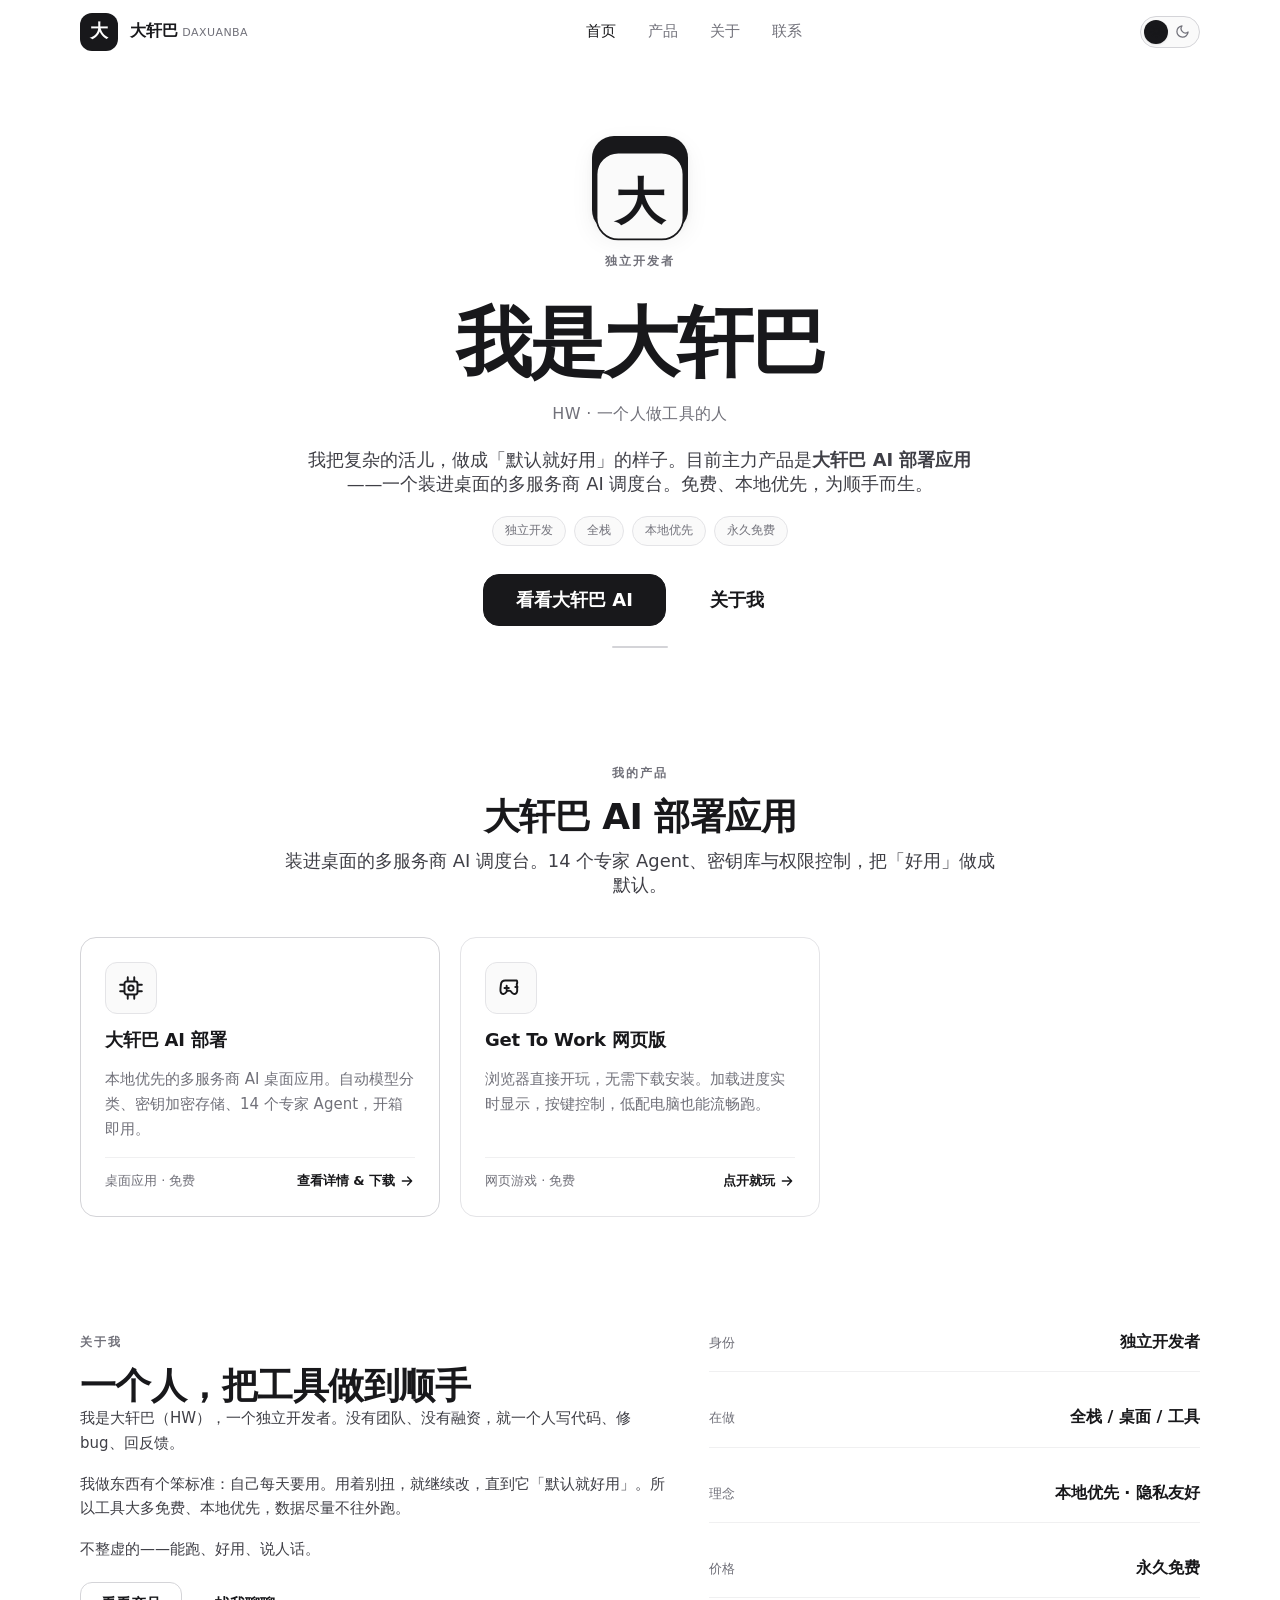
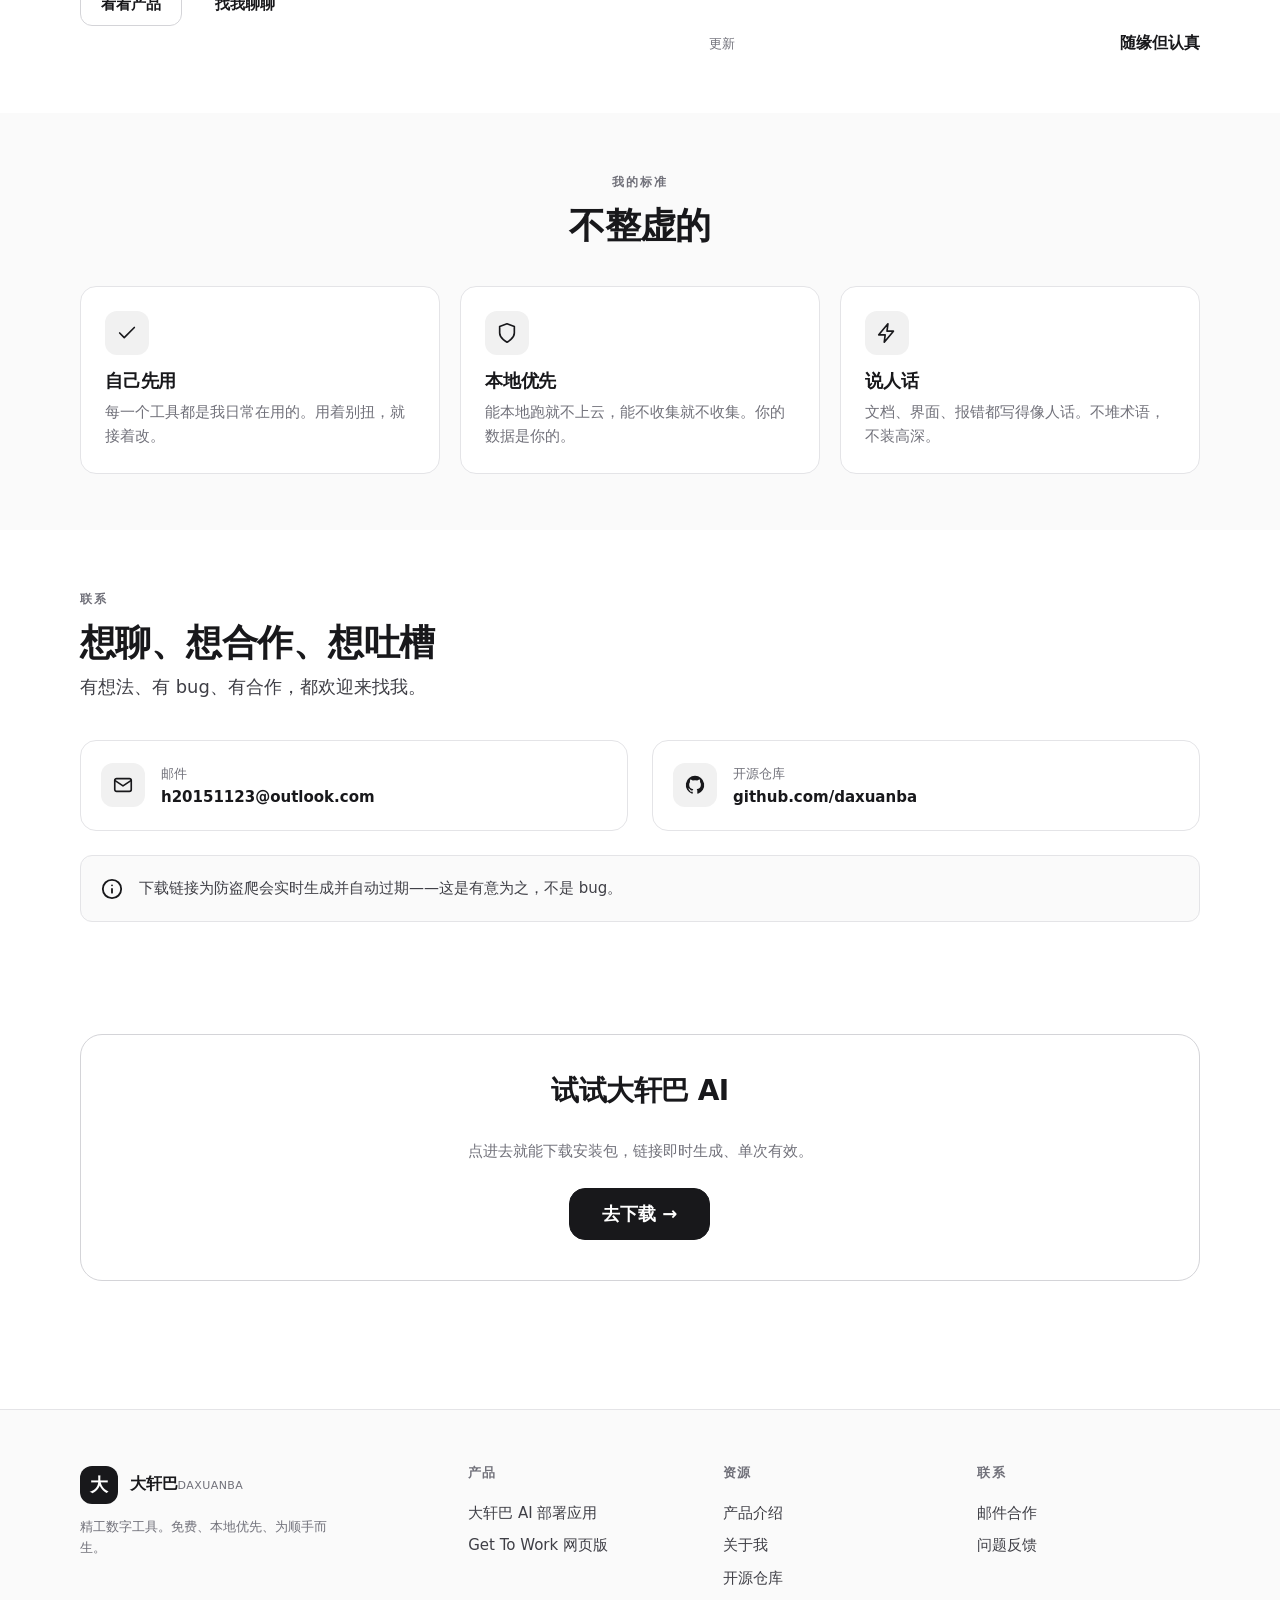
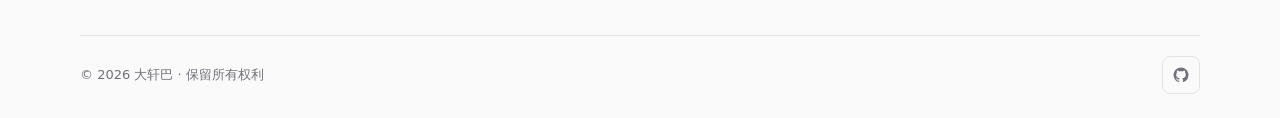
==== commit 37193361: "add Get To Work web game product card + footer link" ====
--- a/index.html
+++ b/index.html
@@ -104,6 +104,19 @@
               </span>
             </div>
           </a>
+          <a class="product-card reveal" data-delay="1" href="https://daxuanba.github.io/daxuanba-67.github.io/game/" target="_blank" rel="noopener">
+            <span class="product-card__media" aria-hidden="true">
+              <svg viewBox="0 0 24 24" fill="none" stroke="currentColor" stroke-width="1.8" stroke-linecap="round" stroke-linejoin="round"><path d="M6 12h4m-2-2v4m8-3h.01M18 11h.01"/><path d="M17.32 5H6.68a4 4 0 0 0-3.98 3.59c-.24 2.01-.44 4.06-.44 5.41 0 1.93.9 3.5 2.9 3.5 1.6 0 2.24-1.16 3.06-2.42.4-.61.9-.58 1.78-.58s1.38-.03 1.78.58c.82 1.26 1.46 2.42 3.06 2.42 2 0 2.9-1.57 2.9-3.5 0-1.35-.2-3.4-.44-5.41A4 4 0 0 0 17.32 5z"/></svg>
+            </span>
+            <h3 class="product-card__title">Get To Work 网页版</h3>
+            <p class="product-card__desc">浏览器直接开玩，无需下载安装。加载进度实时显示，按键控制，低配电脑也能流畅跑。</p>
+            <div class="product-card__meta">
+              <span>网页游戏 · 免费</span>
+              <span class="product-card__arrow">点开就玩
+                <svg viewBox="0 0 24 24" fill="none" stroke="currentColor" stroke-width="2" stroke-linecap="round" stroke-linejoin="round"><path d="M5 12h14M13 6l6 6-6 6"/></svg>
+              </span>
+            </div>
+          </a>
         </div>
       </div>
     </section>
@@ -214,6 +227,7 @@
         <div class="site-footer__col">
           <h4>产品</h4>
           <a href="daxuanba-ai.html">大轩巴 AI 部署应用</a>
+          <a href="https://daxuanba.github.io/daxuanba-67.github.io/game/" target="_blank" rel="noopener">Get To Work 网页版</a>
         </div>
         <div class="site-footer__col">
           <h4>资源</h4>
--- a/assets/css/style.css
+++ b/assets/css/style.css
@@ -1192,11 +1192,51 @@
 .download-card .desc { font-size: var(--fs-sm); color: var(--text-muted); }
 .download-card__note { margin-top: var(--sp-4); font-size: var(--fs-xs); color: var(--text-muted); letter-spacing: 0.01em; padding-top: var(--sp-3); border-top: 1px solid var(--border-faint); }
 
+/* ---- 版本徽章 + 历史版本折叠 ---- */
+.version-badge {
+  display: inline-flex; align-items: center; gap: var(--sp-2);
+  margin: var(--sp-3) auto 0; padding: 6px 14px;
+  font-size: var(--fs-sm); color: var(--text-2);
+  background: var(--surface-2); border: 1px solid var(--border-faint);
+  border-radius: 999px; letter-spacing: 0.02em;
+}
+.version-badge strong { color: var(--text-1); font-weight: 700; }
+.version-badge__date { color: var(--text-muted); font-size: var(--fs-xs); }
+
+.version-history { max-width: 760px; margin: var(--sp-10) auto 0; }
+.version-history__head { text-align: center; margin-bottom: var(--sp-5); }
+.version-history__head h3 { font-size: var(--fs-lg); }
+.version-history__head p { color: var(--text-muted); font-size: var(--fs-sm); margin-top: var(--sp-2); }
+
+.version-item { border: 1px solid var(--border-faint); border-radius: 16px; overflow: hidden; background: var(--surface-1); }
+.version-item + .version-item { margin-top: var(--sp-3); }
+.version-item__head {
+  width: 100%; display: flex; align-items: center; gap: var(--sp-3);
+  padding: var(--sp-4) var(--sp-5); background: transparent; border: 0; cursor: pointer;
+  font: inherit; color: var(--text-1); text-align: left; transition: background .2s ease;
+}
+.version-item__head:hover { background: var(--surface-2); }
+.version-item__name { font-weight: 700; font-size: var(--fs-md); }
+.version-item__date { color: var(--text-muted); font-size: var(--fs-sm); }
+.version-item__chev { margin-left: auto; transition: transform .25s ease; color: var(--text-muted); }
+.version-item__chev svg { width: 20px; height: 20px; display: block; }
+.version-item.is-open .version-item__chev { transform: rotate(180deg); }
+.version-item__body {
+  display: grid; gap: var(--sp-5); grid-template-columns: repeat(auto-fill, minmax(260px, 1fr));
+  padding: 0 var(--sp-5); max-height: 0; overflow: hidden;
+  transition: max-height .35s ease, padding .35s ease;
+}
+.version-item.is-open .version-item__body { max-height: 1200px; padding: var(--sp-5); border-top: 1px solid var(--border-faint); }
+.version-item__body .download-card { margin: 0; }
+
 
 /* ============================================================================
    32. DOWNLOAD HANDLER (download.html)
    ========================================================================== */
 .handler { min-height: 100vh; display: grid; place-items: center; padding: var(--sp-6); }
+.handler.is-overlay { position: fixed; inset: 0; z-index: 1000; min-height: 0; background: var(--bg); display: none; }
+.handler.is-overlay.show { display: grid; }
+.handler.is-overlay .handler__card { box-shadow: var(--shadow-3); }
 .handler__card {
   width: min(92vw, 460px); text-align: center;
   padding: var(--sp-8); border: 1px solid var(--border); border-radius: var(--r-xl);
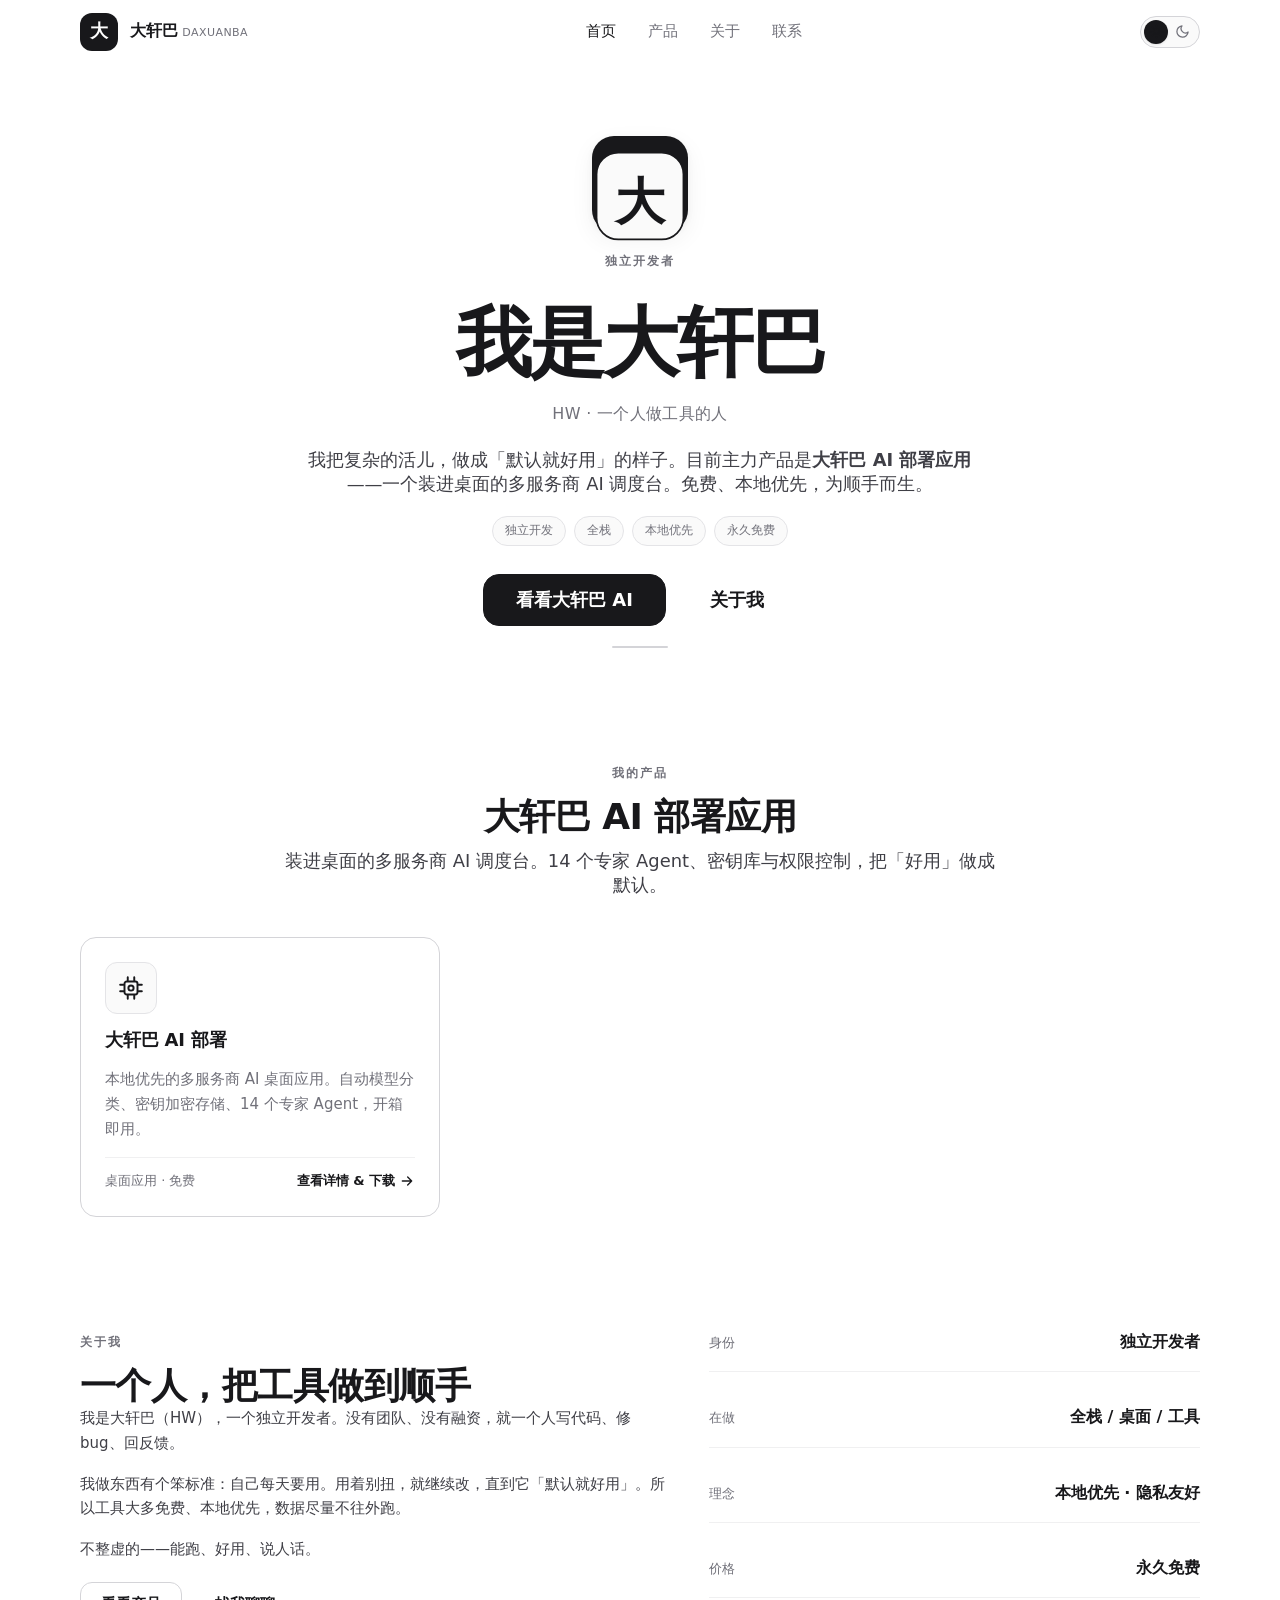
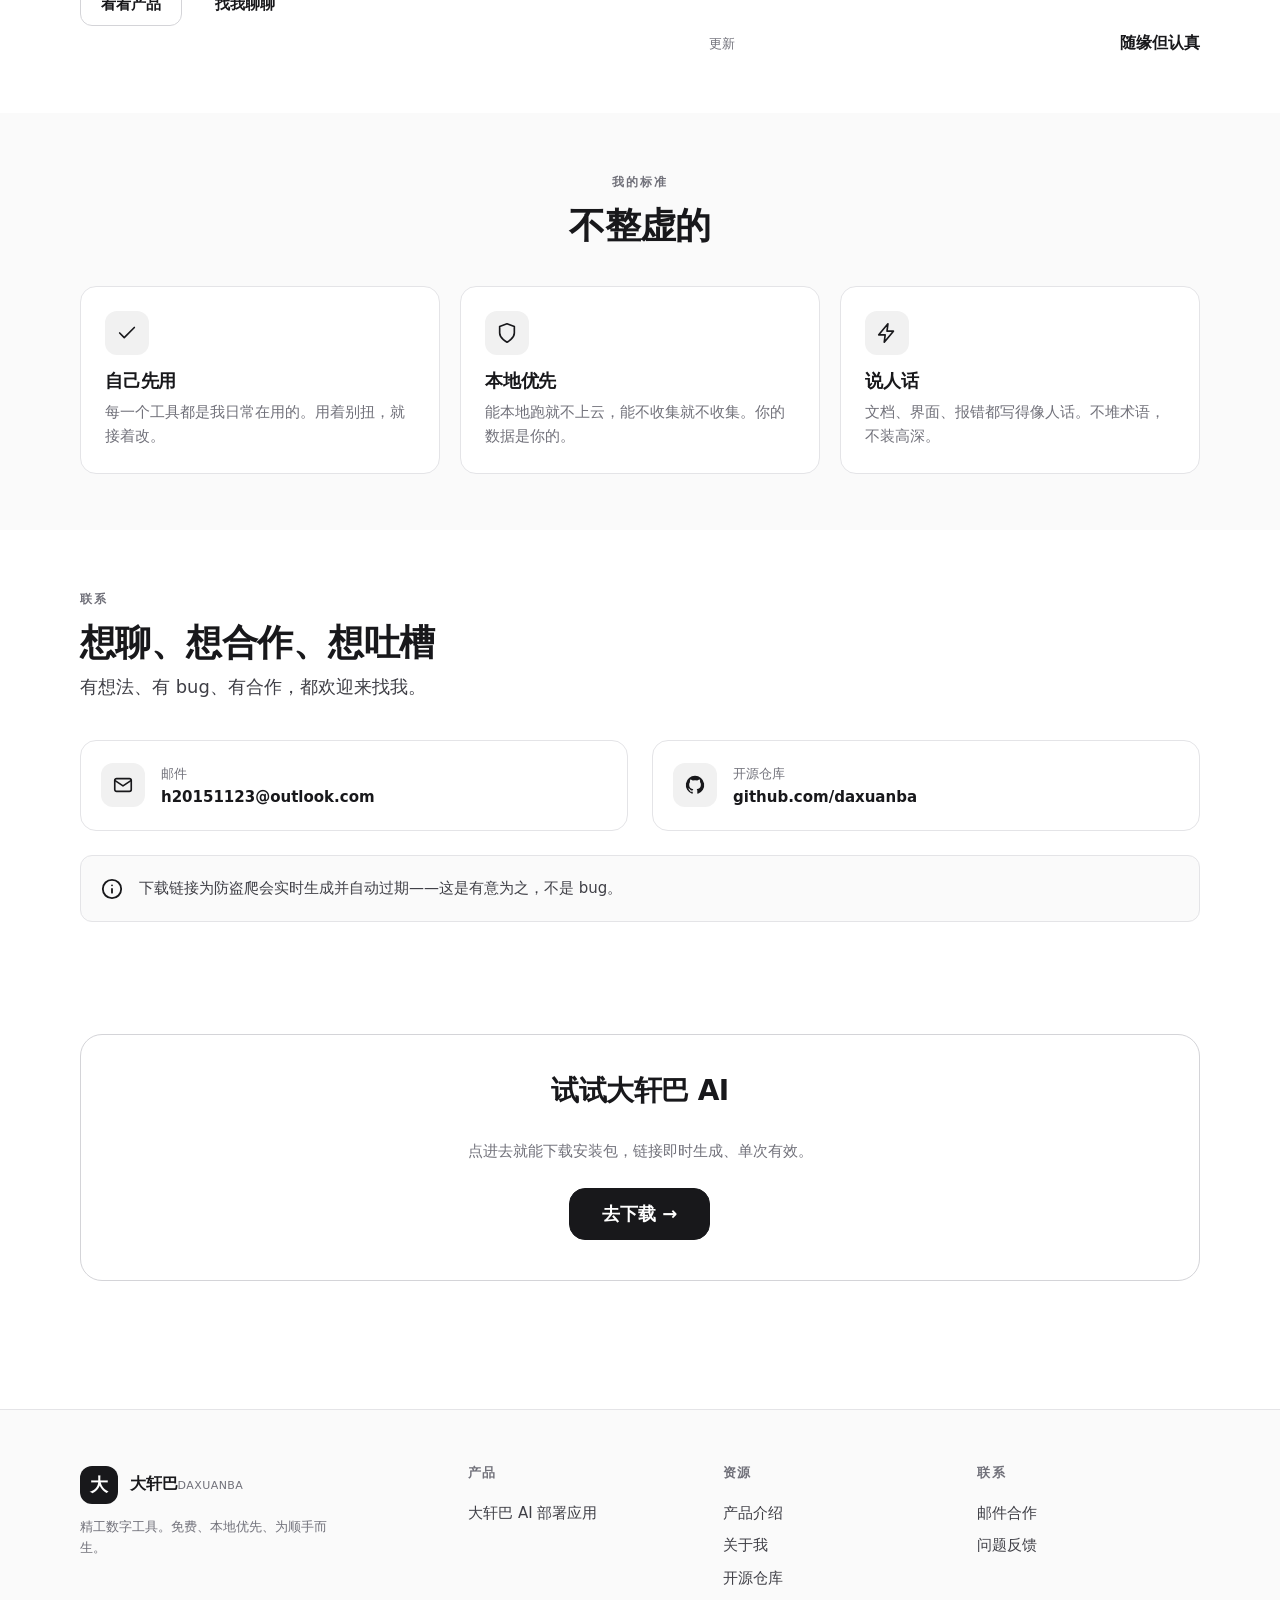
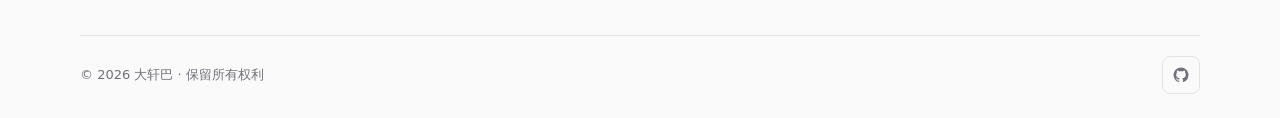
==== commit f2529cf7: "删除「Get To Work 网页版」产品卡片与页脚入口" ====
--- a/index.html
+++ b/index.html
@@ -104,19 +104,6 @@
               </span>
             </div>
           </a>
-          <a class="product-card reveal" data-delay="1" href="https://daxuanba.github.io/daxuanba-67.github.io/game/" target="_blank" rel="noopener">
-            <span class="product-card__media" aria-hidden="true">
-              <svg viewBox="0 0 24 24" fill="none" stroke="currentColor" stroke-width="1.8" stroke-linecap="round" stroke-linejoin="round"><path d="M6 12h4m-2-2v4m8-3h.01M18 11h.01"/><path d="M17.32 5H6.68a4 4 0 0 0-3.98 3.59c-.24 2.01-.44 4.06-.44 5.41 0 1.93.9 3.5 2.9 3.5 1.6 0 2.24-1.16 3.06-2.42.4-.61.9-.58 1.78-.58s1.38-.03 1.78.58c.82 1.26 1.46 2.42 3.06 2.42 2 0 2.9-1.57 2.9-3.5 0-1.35-.2-3.4-.44-5.41A4 4 0 0 0 17.32 5z"/></svg>
-            </span>
-            <h3 class="product-card__title">Get To Work 网页版</h3>
-            <p class="product-card__desc">浏览器直接开玩，无需下载安装。加载进度实时显示，按键控制，低配电脑也能流畅跑。</p>
-            <div class="product-card__meta">
-              <span>网页游戏 · 免费</span>
-              <span class="product-card__arrow">点开就玩
-                <svg viewBox="0 0 24 24" fill="none" stroke="currentColor" stroke-width="2" stroke-linecap="round" stroke-linejoin="round"><path d="M5 12h14M13 6l6 6-6 6"/></svg>
-              </span>
-            </div>
-          </a>
         </div>
       </div>
     </section>
@@ -227,7 +214,6 @@
         <div class="site-footer__col">
           <h4>产品</h4>
           <a href="daxuanba-ai.html">大轩巴 AI 部署应用</a>
-          <a href="https://daxuanba.github.io/daxuanba-67.github.io/game/" target="_blank" rel="noopener">Get To Work 网页版</a>
         </div>
         <div class="site-footer__col">
           <h4>资源</h4>
